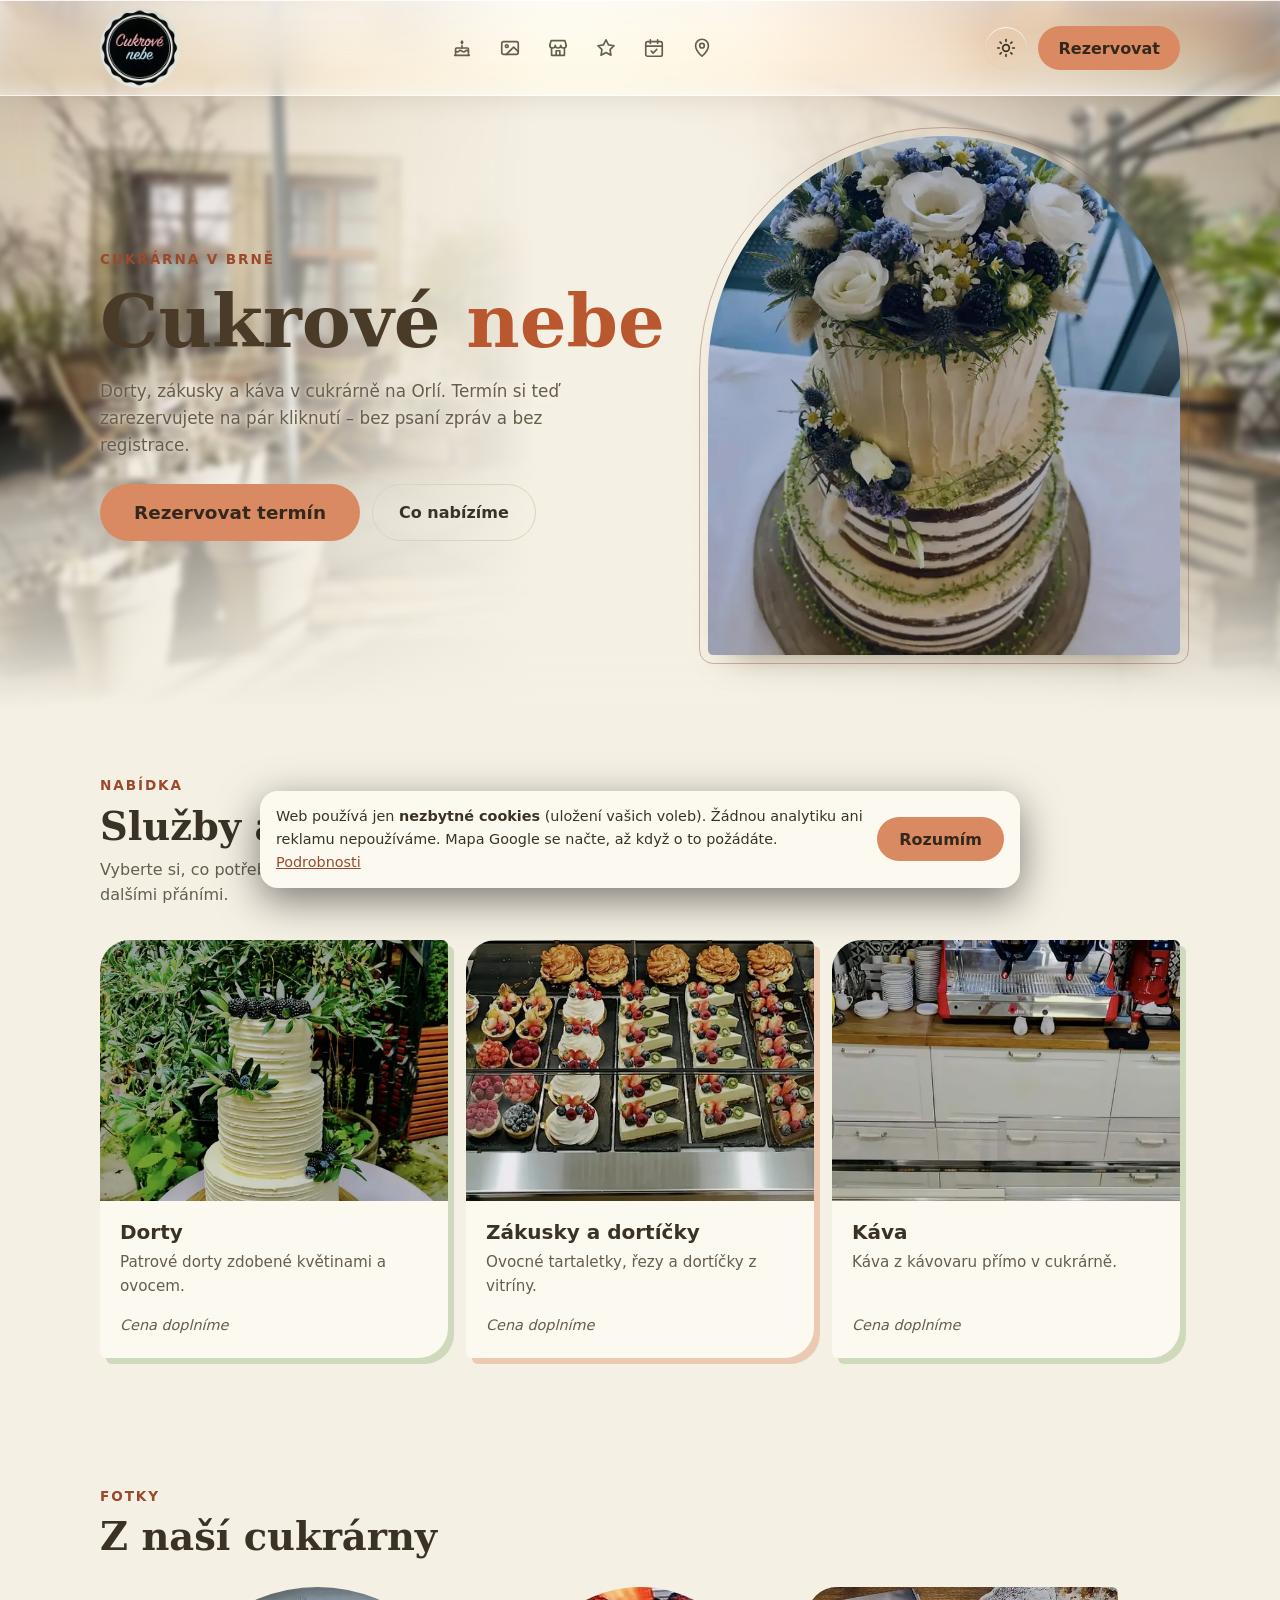
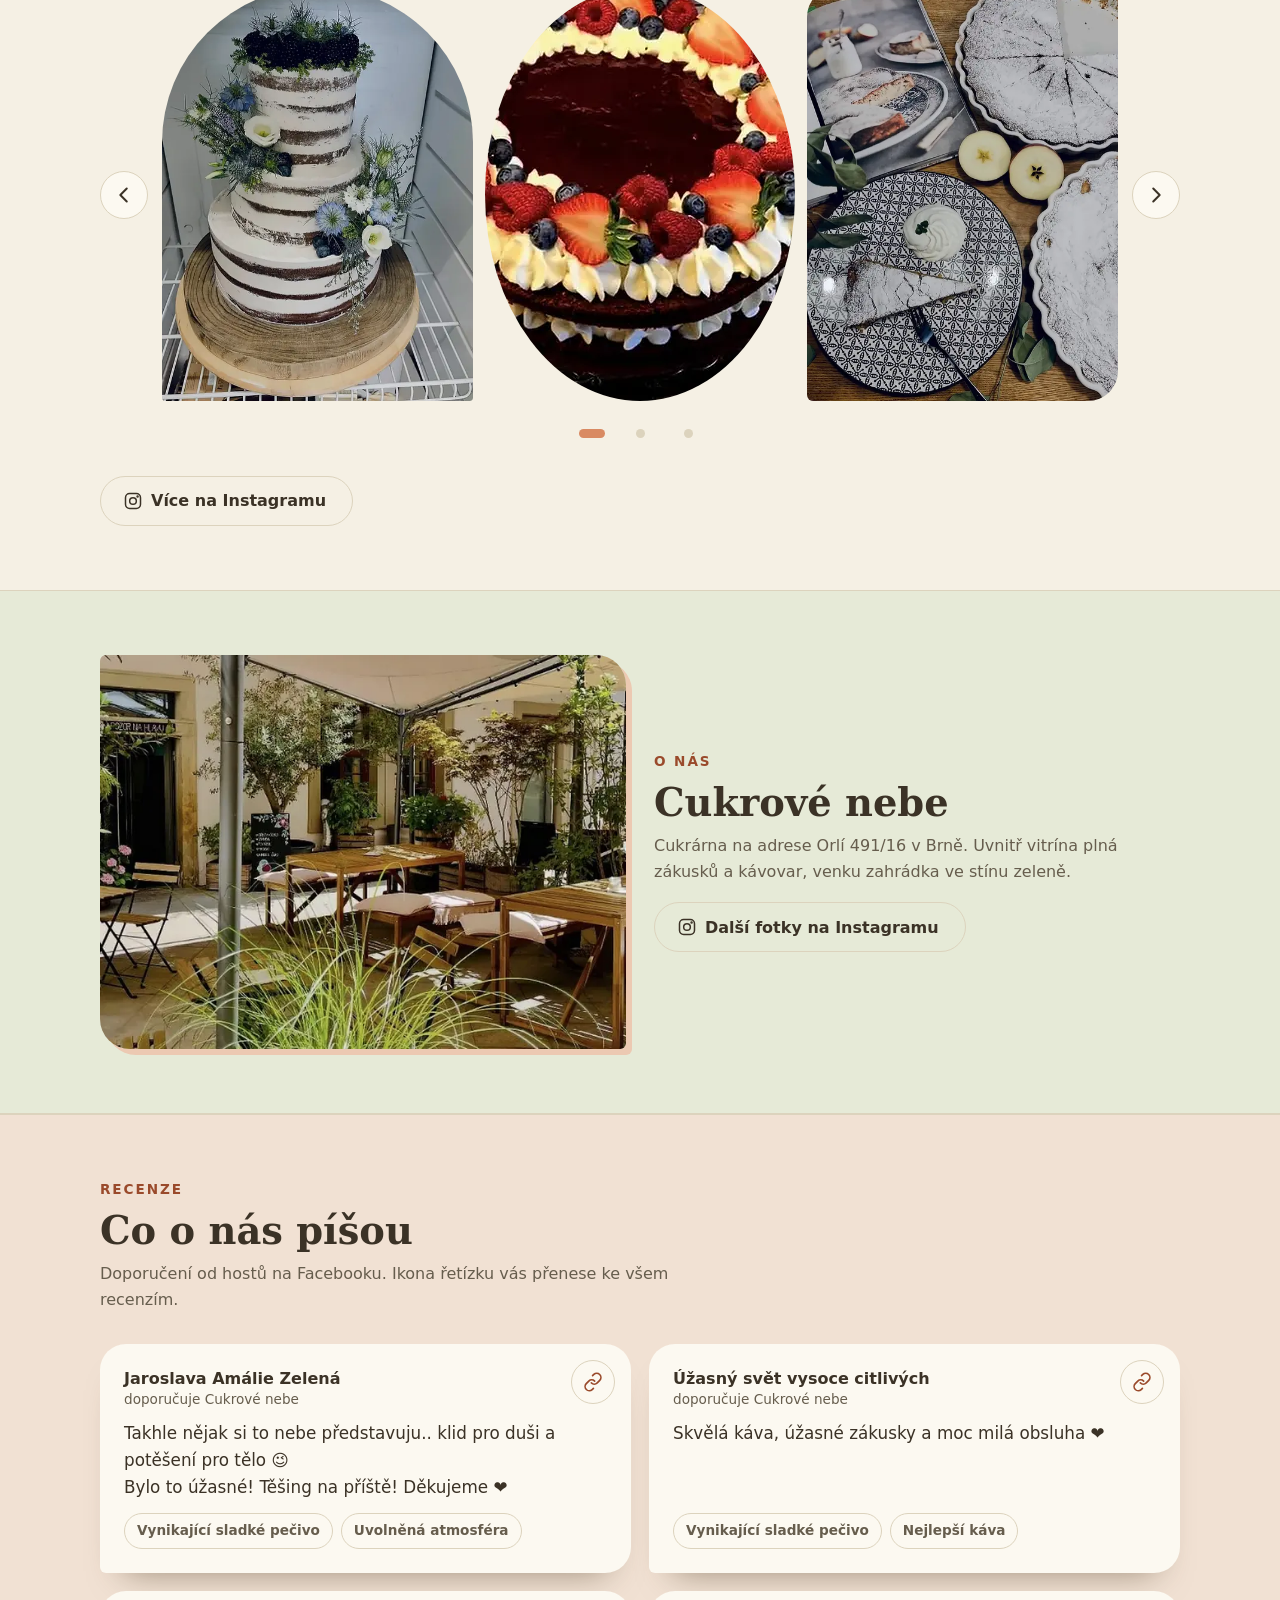
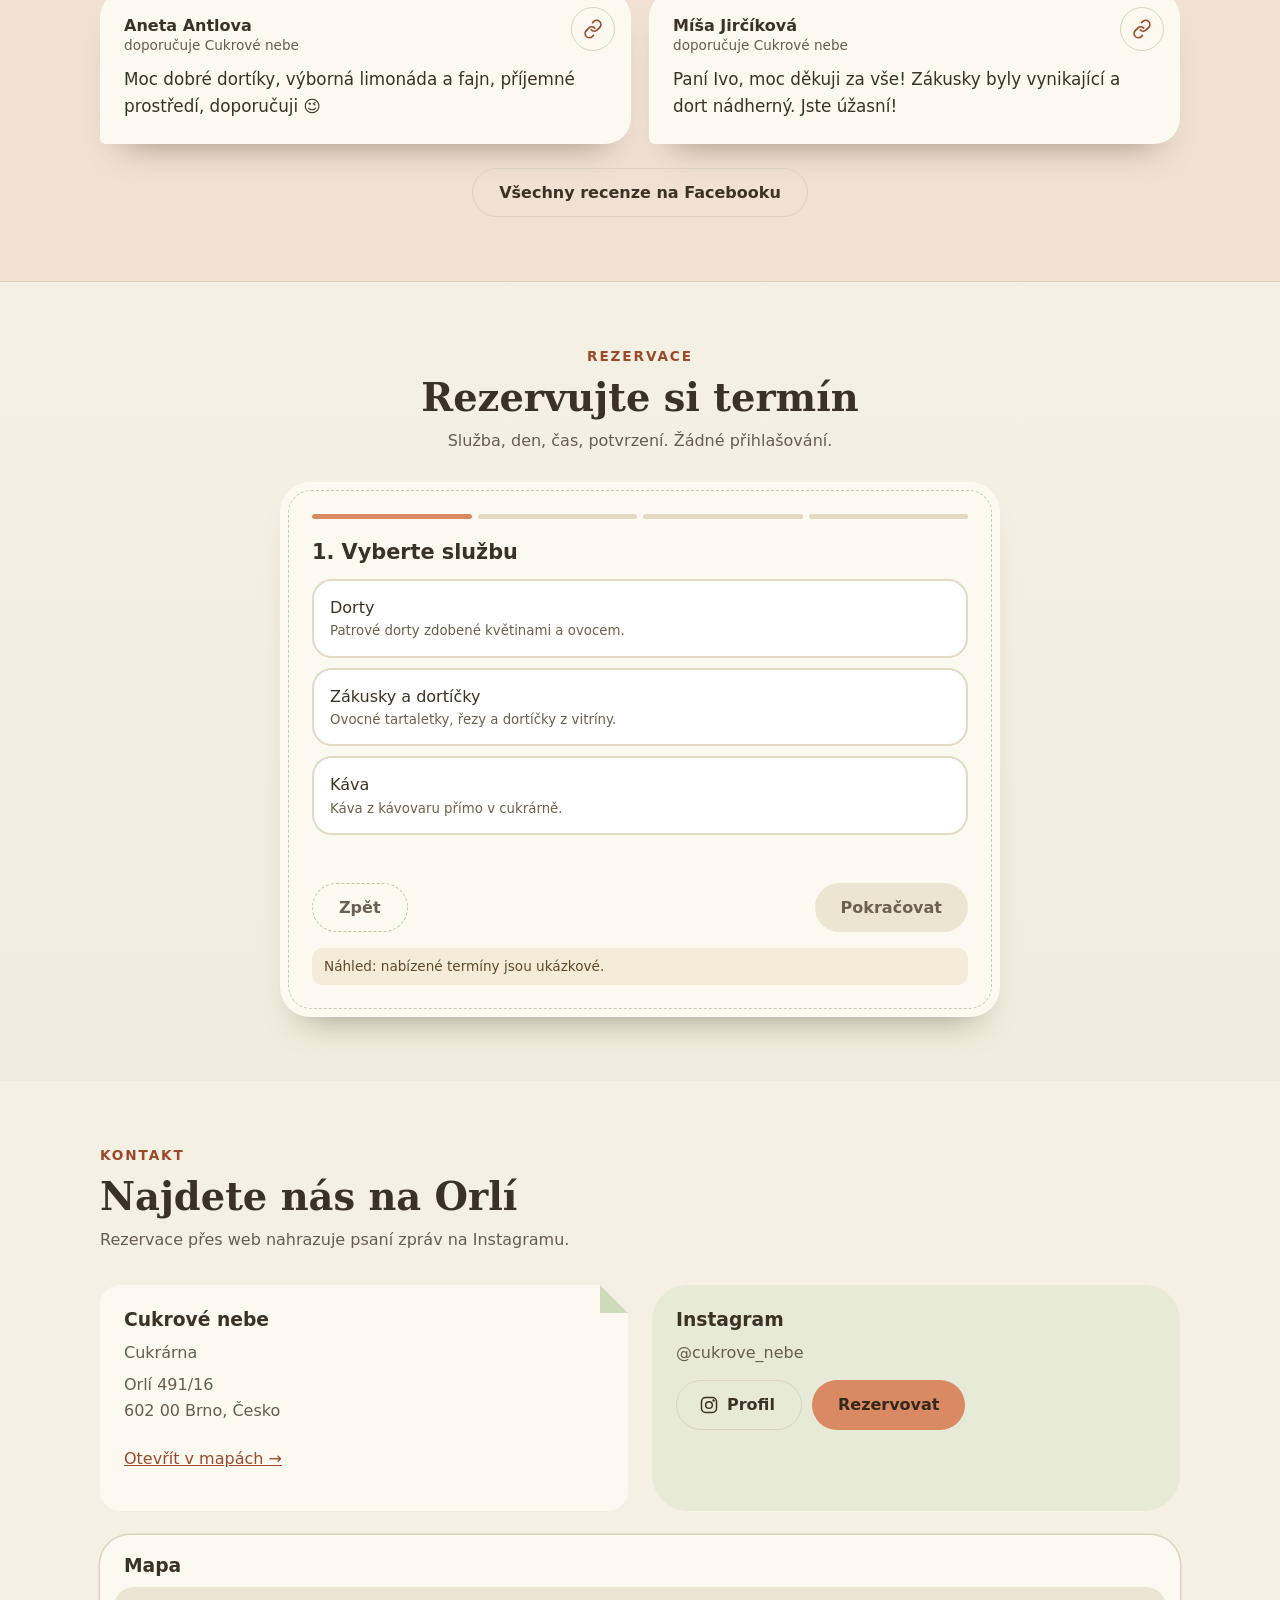
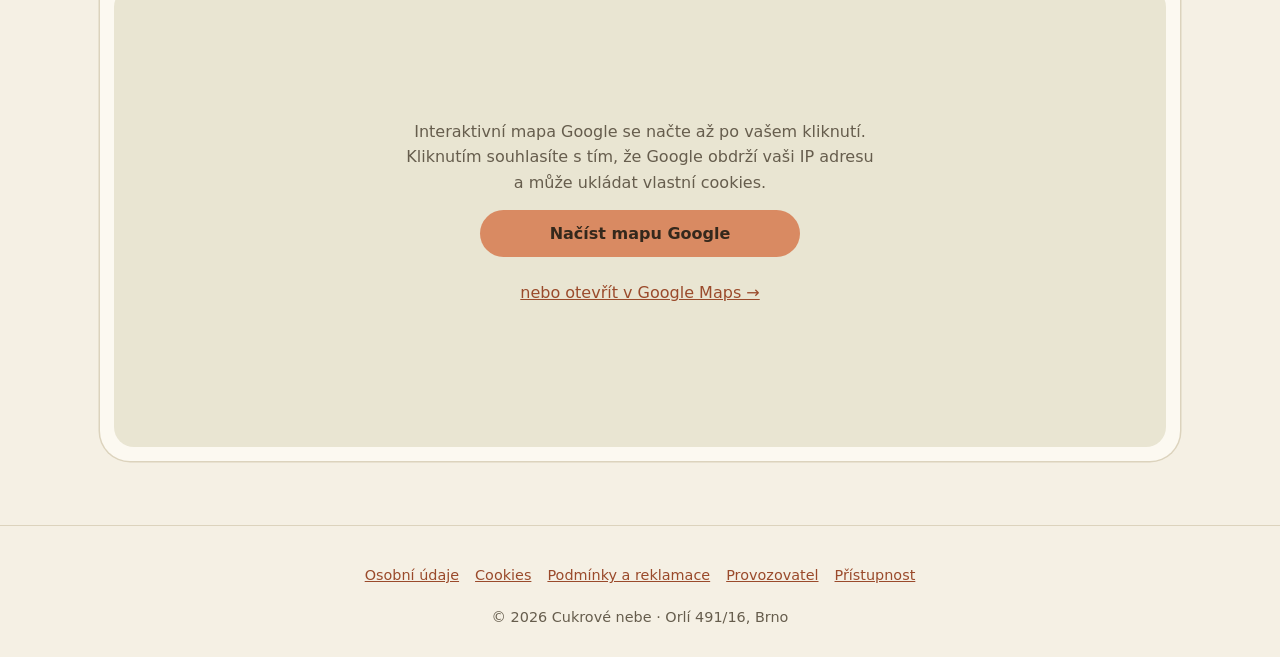
==== index.html @ 4d120806 "Add Cukrové nebe one-page website with online booking Single self-contained index.html (images inlin" ====
<!doctype html>
<html lang="cs">
<head>
<meta charset="utf-8">
<meta name="viewport" content="width=device-width,initial-scale=1">
<title>Cukrové nebe – cukrárna Brno</title>
<meta name="description" content="Cukrové nebe – cukrárna, Orlí 491/16, Brno. Dorty, zákusky a káva. Rezervujte si termín online.">
<meta name="theme-color" content="#262820">
<script>(function(){
  var t=null;try{var m=document.cookie.match(/(?:^|; )cn_theme=(light|dark)/);t=m&&m[1]}catch(e){}
  if(!t)t=window.matchMedia&&matchMedia("(prefers-color-scheme: light)").matches?"light":"dark";
  var d=document.documentElement;d.setAttribute("data-theme",t);
  if("IntersectionObserver"in window&&!(window.matchMedia&&matchMedia("(prefers-reduced-motion: reduce)").matches)){
    d.classList.add("anim");setTimeout(function(){if(!d.hasAttribute("data-ready"))d.classList.remove("anim")},3000);
  }
})();</script>
<style>
:root{--cream:#fcf9f1;--dark:#3b3226;--ease:cubic-bezier(.22,1,.36,1);
--script:"DejaVu Serif",Georgia,"Times New Roman",serif;--sans:"DejaVu Sans",Verdana,system-ui,-apple-system,"Segoe UI",Roboto,Arial,sans-serif;
--r-arch:999px 999px 22px 22px;--r-leaf:30px 6px 30px 6px;--r-leaf2:6px 30px 6px 30px;--r-bubble:26px 26px 26px 6px;--r-soft:20px;
--sh-lift:0 22px 34px -24px rgba(var(--shadow),.55);--sh-sticker:6px 6px 0 var(--tint-sage);--sh-sticker-clay:6px 6px 0 var(--tint-clay)}
/* Calm Seasons – dark = autumn evening */
:root,:root[data-theme=dark]{color-scheme:dark;
 --bg:#262820;--bg2:#20231b;--band:#2d2a22;--card:#32352a;--line:#4f5242;--ink:#f4edda;--mute:#cfc8b0;--headline:#fbf3df;
 --pink:#e6a07a;--btn-ink:#26241c;--coral:#eeb08e;--accent:#e2b66c;--blue:#a9bf8b;--header:rgba(38,40,32,.93);--glass-tint:rgba(38,40,32,.38);--glass-top:rgba(255,255,255,.07);--glass-hi:rgba(255,255,255,.16);--glass-edge:rgba(255,255,255,.10);--glass-sh:rgba(0,0,0,.55);--fog:.05;--chip:rgba(255,255,255,.07);--map:#20231b;
 --tint-sage:#3d4533;--tint-clay:#4a3a2c;--ring:rgba(226,182,108,.45);--shadow:0,0,0;--h1span:#e6a07a;
 --hero-bg:radial-gradient(900px 440px at 88% -5%,rgba(230,160,122,.2),transparent 62%),radial-gradient(760px 420px at 0 105%,rgba(169,191,139,.15),transparent 60%);
 --book-bg:linear-gradient(180deg,#262820,#3a3427 300%)}
:root[data-theme=light]{color-scheme:light;
 --bg:#f5f0e4;--bg2:#e6ead7;--band:#f1e1d3;--card:#fcf9f1;--line:#dcd3bd;--ink:#3b3226;--mute:#665d4d;--headline:#4a3b28;
 --pink:#d98a62;--btn-ink:#34281c;--coral:#8f4426;--accent:#9a4a2b;--blue:#4f6f50;--header:rgba(245,240,228,.94);--glass-tint:rgba(252,249,241,.34);--glass-top:rgba(255,255,255,.45);--glass-hi:rgba(255,255,255,.85);--glass-edge:rgba(255,255,255,.6);--glass-sh:rgba(70,55,30,.22);--fog:.3;--chip:rgba(255,255,255,.35);--map:#e9e5d2;
 --tint-sage:#cfd9bb;--tint-clay:#ecc9b2;--ring:rgba(154,74,43,.4);--shadow:70,55,30;--h1span:#b9582f;
 --hero-bg:radial-gradient(900px 440px at 88% -5%,rgba(217,138,98,.24),transparent 62%),radial-gradient(760px 420px at 0 105%,rgba(127,148,103,.26),transparent 60%);
 --book-bg:linear-gradient(180deg,#f5f0e4,#e2e7cf 300%)}

*{box-sizing:border-box;margin:0}
html{scroll-behavior:smooth;scroll-padding-top:104px;overflow-x:clip}
body{background:var(--bg);color:var(--ink);font:16px/1.6 var(--sans);-webkit-font-smoothing:antialiased;overflow-x:clip}
img{display:block;max-width:100%}
a{color:inherit}
[tabindex="-1"]:focus{outline:none}
.wrap{width:min(1080px,100% - 32px);margin-inline:auto}
section{padding:64px 0}
h1,h2,h3{line-height:1.15;font-weight:700}h1,h2{font-family:var(--script)}
h2{font-size:clamp(1.7rem,5vw,2.4rem);margin-bottom:8px}
.eyebrow{font-weight:700;letter-spacing:.14em;text-transform:uppercase;color:var(--accent);font-size:.85rem;margin-bottom:8px}
.lead{color:var(--mute);max-width:56ch;margin-bottom:32px}
.btn{display:inline-flex;align-items:center;justify-content:center;gap:8px;min-height:44px;border:0;border-radius:999px;padding:14px 26px;font:700 1rem var(--sans);cursor:pointer;text-decoration:none;background:var(--pink);color:var(--btn-ink);transition:transform .18s var(--ease),background-color .2s,border-color .2s,filter .2s}
.btn:hover{filter:brightness(1.06);transform:translateY(-1px)}
.btn:active{transform:scale(.96)}
.btn:focus-visible,input:focus-visible,textarea:focus-visible,.chip:focus-visible,.opt:focus-visible{outline:3px solid var(--blue);outline-offset:2px}
/* Instagram glyph inside buttons: same line style as the section icons */
.btn .ig{flex:none;width:20px;height:20px;margin-left:-4px;fill:none;stroke:currentColor;stroke-width:1.8;stroke-linecap:round;stroke-linejoin:round;transition:transform .35s var(--ease)}
.btn .ig circle:last-child{fill:currentColor}
@media(hover:hover){.btn:hover .ig{transform:rotate(-8deg) scale(1.08)}}
.btn.big{font-size:1.15rem;padding:18px 34px}
.btn.ghost{background:transparent;color:var(--ink);border:1.5px solid var(--line)}
.btn.ghost:hover{border-color:var(--pink)}

/* header */
header{position:sticky;top:0;z-index:20;--hdr:96px}
/* liquid, foggy glass: translucent tint + heavy blur + saturation, a bright top edge, soft drifting fog */
header::before,.secnav-glass{content:"";position:absolute;inset:0;z-index:-1;pointer-events:none;
  background:linear-gradient(180deg,var(--glass-top),transparent 75%),var(--glass-tint);
  -webkit-backdrop-filter:blur(22px) saturate(1.8) brightness(1.04);backdrop-filter:blur(22px) saturate(1.8) brightness(1.04);
  border-bottom:1px solid var(--glass-edge);
  box-shadow:inset 0 1px 0 var(--glass-hi),inset 0 -12px 24px -18px var(--glass-hi),0 14px 34px -22px var(--glass-sh)}
header::after{content:"";position:absolute;inset:0;z-index:-1;pointer-events:none;opacity:var(--fog);
  background:radial-gradient(38% 160% at 12% -20%,#fff,transparent 70%),radial-gradient(30% 140% at 58% 120%,#fff,transparent 70%),radial-gradient(26% 150% at 92% -10%,#fff,transparent 70%);
  background-size:160% 100%;animation:fogdrift 22s ease-in-out infinite alternate}
@keyframes fogdrift{from{background-position:0% 0}to{background-position:100% 0}}
/* controls in the bar read as droplets of the same glass */
.tswitch,.bar .btn.ghost{background:var(--chip);border-color:var(--glass-edge);box-shadow:inset 0 1px 0 var(--glass-hi)}
@media(prefers-reduced-transparency:reduce){header::before,.secnav-glass{background:var(--bg);-webkit-backdrop-filter:none;backdrop-filter:none}header::after{display:none}}
@media(prefers-reduced-motion:reduce){header::after{animation:none}}
.bar{display:flex;align-items:center;justify-content:space-between;height:96px}
.brand{display:flex;align-items:center;gap:10px;min-height:44px;text-decoration:none;font-family:var(--script);font-weight:700;font-size:1.15rem;color:var(--headline)}
.brand img{width:80px;height:80px;border-radius:50%;transition:transform .3s var(--ease)}
.brand:hover img{transform:rotate(-6deg) scale(1.03)}
.secnav{display:none;gap:4px;align-items:center}
.secnav-glass{display:none}
@media(min-width:760px){.secnav{display:flex}}
.bar .btn{padding:10px 20px}
.actions{display:flex;align-items:center;gap:10px}
.nl{position:relative;display:inline-flex;align-items:center;height:44px;min-width:44px;padding:0 11px;border-radius:999px;color:var(--mute);text-decoration:none;white-space:nowrap;transition:color .25s,background-color .25s,padding .45s var(--ease),transform .18s var(--ease)}
.nl svg{flex:none;width:22px;height:22px;fill:none;stroke:currentColor;stroke-width:1.8;stroke-linecap:round;stroke-linejoin:round;transition:transform .45s var(--ease)}
.nlt{display:inline-block;max-width:0;opacity:0;overflow:hidden;margin-left:0;font:600 .85rem/1 var(--sans);transform:translateX(10px);transition:max-width .45s var(--ease),opacity .25s,margin-left .45s var(--ease),transform .45s var(--ease)}
.nl:focus-visible{outline:3px solid var(--blue);outline-offset:1px}
.nl:active{transform:scale(.95)}
/* reveal: the icon slides left and the section name slides in beside it (hover, keyboard focus, and the section you are in) */
.nl:focus-visible,.nl[aria-current=true]{padding-right:14px}
.nl:focus-visible .nlt,.nl[aria-current=true] .nlt{max-width:9em;opacity:1;margin-left:7px;transform:none}
.nl:focus-visible svg,.nl[aria-current=true] svg{transform:translateX(-2px)}
@media(hover:hover){
  .nl:hover{padding-right:14px;color:var(--ink);background:var(--chip);box-shadow:inset 0 1px 0 var(--glass-hi)}
  .nl:hover .nlt{max-width:9em;opacity:1;margin-left:7px;transform:none}
  .nl:hover svg{transform:translateX(-2px)}
}
.nl[aria-current=true]{color:var(--accent);background:color-mix(in srgb,var(--accent) 14%,transparent)}
@media(max-width:759px){.nl{padding:0 10px}.nlt{font-size:.78rem}}
@media(max-width:380px){.nl[aria-current=true] .nlt{max-width:0;opacity:0;margin-left:0}.nl[aria-current=true]{padding-right:10px}}
@media(prefers-reduced-motion:reduce){.nlt{transform:none}}
.nl.pop svg{animation:navpop .55s var(--ease)}
.pulse{animation:expand .9s cubic-bezier(.3,.7,.2,1);transform-origin:50% 0}
.tswitch{display:inline-grid;place-items:center;width:44px;height:44px;border-radius:50%;border:1.5px solid var(--line);background:transparent;color:var(--ink);cursor:pointer;padding:0;transition:transform .18s var(--ease),border-color .2s}
.tswitch:hover{border-color:var(--pink)}
.tswitch:focus-visible{outline:3px solid var(--accent);outline-offset:2px}
.tswitch svg{width:20px;height:20px;fill:none;stroke:currentColor;stroke-width:2;stroke-linecap:round;stroke-linejoin:round;transition:transform .45s var(--ease)}
.tswitch:active svg{transform:rotate(35deg)}
.tswitch .sun{display:none}
:root[data-theme=light] .tswitch .sun{display:block}
:root[data-theme=light] .tswitch .moon{display:none}

/* hero */
.hero{padding:calc(40px + 96px) 0 56px;margin-top:-96px;background:var(--hero-bg)}
/* the courtyard photo behind the whole hero: softly blurred (hides the low resolution),
   strongest at the edges and dissolving in the middle so the text and the cake stay as they were */
.hero{position:relative;isolation:isolate;overflow:hidden}
.hero-photo{position:absolute;inset:-24px;z-index:-1;width:calc(100% + 48px);height:calc(100% + 48px);max-width:none;object-fit:cover;object-position:50% 45%;
  pointer-events:none;opacity:var(--photo-op);filter:blur(var(--photo-blur)) saturate(.95);
  -webkit-mask-image:linear-gradient(90deg,#000 0%,rgba(0,0,0,.75) 14%,rgba(0,0,0,.25) 30%,transparent 42%,transparent 58%,rgba(0,0,0,.25) 70%,rgba(0,0,0,.75) 86%,#000 100%);
          mask-image:linear-gradient(90deg,#000 0%,rgba(0,0,0,.75) 14%,rgba(0,0,0,.25) 30%,transparent 42%,transparent 58%,rgba(0,0,0,.25) 70%,rgba(0,0,0,.75) 86%,#000 100%)}
:root,:root[data-theme=dark]{--photo-op:.5;--photo-blur:3px}
:root[data-theme=light]{--photo-op:.62;--photo-blur:3px}
/* bottom of the photo melts into the page */
.hero::after{content:"";position:absolute;left:0;right:0;bottom:0;height:42%;z-index:-1;pointer-events:none;background:linear-gradient(180deg,transparent,var(--bg))}
.hero p:not(.eyebrow){text-shadow:0 0 14px var(--bg),0 0 4px var(--bg)}
@media(prefers-reduced-motion:no-preference){.hero-photo{animation:fade 1.4s var(--ease) .2s both}}
.hero .wrap{display:grid;gap:32px;align-items:center}
.hero h1{font-size:clamp(2.6rem,10vw,4.6rem);color:var(--headline)}
.hero h1 span{color:var(--h1span)}
.hero p{color:var(--mute);margin:14px 0 26px;max-width:46ch;font-size:1.05rem}
.hero p.eyebrow{color:var(--accent);margin:0 0 8px;font-size:.85rem}
.hero .cta{display:flex;flex-wrap:wrap;gap:12px}
.hero-img{overflow:hidden;aspect-ratio:4/5;border-radius:var(--r-arch);box-shadow:var(--sh-lift);outline:1.5px solid var(--ring);outline-offset:8px}
.hero-img img{width:100%;height:100%;object-fit:cover}
@media(min-width:820px){.hero .wrap{grid-template-columns:1.1fr .9fr}.hero-img{aspect-ratio:1/1.1}}
@media(max-width:560px){.hero .cta{flex-direction:column;align-items:stretch}}

/* services */
.grid{display:grid;gap:18px}
@media(min-width:760px){.grid.three{grid-template-columns:repeat(3,1fr)}}
.svc{background:var(--card);border-radius:var(--r-leaf);box-shadow:var(--sh-sticker);overflow:hidden;display:flex;flex-direction:column}
.svc:nth-child(2){box-shadow:var(--sh-sticker-clay)}
.svc img{aspect-ratio:4/3;width:100%;height:auto;object-fit:cover}
.svc>div{padding:20px;display:flex;flex-direction:column;gap:6px;flex:1}
.svc h3{font-size:1.25rem}
.svc p{color:var(--mute);font-size:.95rem}
.price{margin-top:auto;padding-top:10px;color:var(--coral);font-weight:600}
.price.todo{color:var(--mute);font-weight:400;font-style:italic;font-size:.9rem}
@media(hover:hover){
  .svc{transition:transform .3s var(--ease)}
  .svc img,.hero-img img,.about img.t{transition:transform .8s var(--ease)}
  .svc:hover{transform:translate(-2px,-2px)}
  .svc:hover img{transform:scale(1.04)}
}

/* gallery carousel: always 3 in a row, arrows page by 3 */
.carousel{position:relative;display:grid;grid-template-columns:auto minmax(0,1fr) auto;align-items:center;gap:14px;margin-top:28px;--cgap:12px}
.cview{overflow:hidden;padding:10px 2px;margin:-10px -2px;touch-action:pan-y}
.ctrack{display:flex;gap:var(--cgap);transition:transform .65s var(--ease);will-change:transform}
.ctrack img{flex:0 0 calc((100% - 2 * var(--cgap)) / 3);min-width:0;width:calc((100% - 2 * var(--cgap)) / 3);height:auto;aspect-ratio:3/4;object-fit:cover;user-select:none;-webkit-user-drag:none;transition:opacity .45s,transform .65s var(--ease)}
.ctrack img:nth-child(3n+1){border-radius:var(--r-arch)}
.ctrack img:nth-child(3n+2){border-radius:50%}
.ctrack img:nth-child(3n){border-radius:var(--r-leaf)}
.ctrack img[aria-hidden=true]{opacity:.35;transform:scale(.94)}
.carr{display:grid;place-items:center;width:48px;height:48px;border-radius:50%;border:1.5px solid var(--line);background:var(--card);color:var(--ink);cursor:pointer;padding:0;box-shadow:var(--sh-lift);transition:transform .18s var(--ease),border-color .2s,background-color .2s,color .2s}
.carr svg{width:22px;height:22px;fill:none;stroke:currentColor;stroke-width:2.2;stroke-linecap:round;stroke-linejoin:round;transition:transform .25s var(--ease)}
.carr:hover{border-color:var(--pink);color:var(--accent)}
.carr.prev:hover svg{transform:translateX(-3px)}.carr.next:hover svg{transform:translateX(3px)}
.carr:active{transform:scale(.92)}
.carr:focus-visible{outline:3px solid var(--blue);outline-offset:2px}
.cdots{display:flex;justify-content:center;gap:4px;margin-top:10px}
.cdots button{width:44px;height:44px;display:grid;place-items:center;background:none;border:0;padding:0;cursor:pointer}
.cdots button::before{content:"";width:9px;height:9px;border-radius:999px;background:var(--line);transition:width .35s var(--ease),background-color .25s}
.cdots button[aria-current=true]::before{width:26px;background:var(--pink)}
.cdots button:focus-visible{outline:3px solid var(--blue);outline-offset:-6px;border-radius:12px}
.sr-only{position:absolute;width:1px;height:1px;padding:0;margin:-1px;overflow:hidden;clip:rect(0 0 0 0);white-space:nowrap;border:0}

/* about */
.about{background:var(--bg2);border-block:1px solid var(--line)}
.about .wrap{display:grid;gap:28px;align-items:center}
.about img.t{width:100%;height:auto;aspect-ratio:4/3;object-fit:cover;border-radius:var(--r-leaf2);box-shadow:var(--sh-sticker-clay)}
@media(min-width:820px){.about .wrap{grid-template-columns:1fr 1fr}}

/* reviews */
#recenze{background:var(--band);border-block:1px solid var(--line)}
.revgrid{gap:18px}
@media(min-width:760px){.revgrid{grid-template-columns:repeat(2,1fr)}}
.rev{margin:0;background:var(--card);border-radius:var(--r-bubble);box-shadow:var(--sh-lift);padding:24px;display:flex;flex-direction:column;gap:12px}
.revtop{display:flex;align-items:flex-start;justify-content:space-between;gap:12px}
.rev cite{font-style:normal;font-weight:700;color:var(--ink);font-size:1rem;line-height:1.35}
.rev cite span{display:block;font-weight:400;font-size:.85rem;color:var(--mute)}
.rev blockquote{margin:0;font-size:1.05rem;white-space:pre-line}
.revlink{flex:0 0 auto;display:grid;place-items:center;width:44px;height:44px;margin:-8px -8px 0 0;border-radius:50%;color:var(--accent);border:1.5px solid var(--line);transition:transform .18s var(--ease),border-color .2s}
.revlink:hover{border-color:var(--accent)}
.revlink:active{transform:scale(.92)}
.revtags{list-style:none;margin:auto 0 0;padding:0;display:flex;flex-wrap:wrap;gap:8px}
.revtags li{font-size:.85rem;font-weight:600;padding:6px 12px;border-radius:999px;border:1px solid var(--line);color:var(--mute)}
.revmore{margin-top:24px;text-align:center}
.empty{border:1.5px dashed var(--line);border-radius:22px;padding:32px 24px;text-align:center}
.empty p{color:var(--mute);max-width:46ch;margin:0 auto 18px}

/* booking */
.book{background:var(--book-bg)}
.book .sechead{text-align:center;margin-bottom:28px}
.book .lead{margin:0 auto}
.panel{position:relative;background:var(--cream);color:var(--dark);border-radius:30px;box-shadow:var(--sh-lift);padding:20px;max-width:720px;margin-inline:auto}
.panel::before{content:"";position:absolute;inset:8px;border:1.5px dashed rgba(80,64,36,.28);border-radius:23px;pointer-events:none}
@media(min-width:600px){.panel{padding:32px}}
.steps{display:flex;gap:6px;margin-bottom:22px}
.steps i{flex:1;height:5px;border-radius:9px;background:#e3dac4;transition:background-color .3s var(--ease)}
.steps i.on{background:var(--pink)}
.panel h3{font-size:1.3rem;margin-bottom:14px}
.opts{display:grid;gap:10px}
.opt{display:flex;justify-content:space-between;align-items:center;gap:12px;width:100%;text-align:left;background:#fff;border:2px solid #e3dac4;border-radius:var(--r-soft);padding:14px 16px;font:inherit;color:inherit;cursor:pointer;transition:transform .18s var(--ease),border-color .2s,background-color .2s}
.opt:hover{border-color:var(--pink)}
.opt:active,.chip:active{transform:scale(.96)}
.opt[aria-pressed=true]{border-color:var(--pink);background:#f6e3d6}
.opt small{display:block;color:#6a6150}
.dates{display:flex;gap:8px;overflow-x:auto;padding:2px 2px 10px;scroll-snap-type:x proximity}
.chip{flex:0 0 auto;scroll-snap-align:start;min-width:66px;text-align:center;background:#fff;border:2px solid #e3dac4;border-radius:14px;padding:10px 8px;font:inherit;color:inherit;cursor:pointer;line-height:1.25;transition:transform .18s var(--ease),border-color .2s,background-color .2s}
.chip:hover:not(:disabled){border-color:var(--pink)}
.dates .chip{border-radius:999px 999px 14px 14px;padding-top:12px}
.chip b{display:block;font-size:1.25rem}
.chip span{font-size:.75rem;text-transform:uppercase;color:#6a6150}
.chip[aria-pressed=true]{border-color:var(--pink);background:var(--pink);color:var(--btn-ink)}
.chip[aria-pressed=true] span{color:var(--btn-ink)}
.chip:disabled{opacity:.5;text-decoration:line-through;cursor:not-allowed}
.times{display:grid;grid-template-columns:repeat(3,1fr);gap:8px;margin-top:6px}
@media(min-width:520px){.times{grid-template-columns:repeat(4,1fr)}}
.times .chip{min-width:0;padding:12px 4px;font-weight:600;border-radius:999px}
label{display:block;font-weight:600;font-size:.9rem;margin:12px 0 4px}
input,textarea{width:100%;border:2px solid #e3dac4;border-radius:14px;padding:12px 14px;font:inherit;background:#fff;color:var(--dark)}
.summary{background:#fff;border:2px dashed #e3dac4;border-radius:var(--r-soft);padding:14px 16px;margin-bottom:6px;text-align:left}
.summary div{display:flex;justify-content:space-between;gap:12px;padding:3px 0}
.summary span{color:#6a6150}
.summary b{text-align:right}
.nav{display:flex;justify-content:space-between;gap:10px;margin-top:22px}
.panel .btn.ghost{color:var(--dark);border-color:#d6ccb3}
.nav .btn[disabled]{opacity:1;background:#ece5d2;color:#6a6150;border-color:transparent;pointer-events:none}
.nav .btn.ghost[disabled]{background:transparent;border:1.5px dashed #c9bf9f}
.note{font-size:.85rem;color:#5d4a2e;background:#f4ecd8;border-radius:10px;padding:8px 12px;margin-top:16px}
.ok{text-align:center;padding:10px 0}
.ok .tick{width:64px;height:64px;border-radius:50%;background:var(--pink);display:grid;place-items:center;margin:0 auto 14px;font-size:2rem;color:var(--btn-ink)}
.ok h3{margin-bottom:8px}
.mut{color:#6a6150;margin-top:8px}
.okbtns{display:flex;gap:10px;justify-content:center;flex-wrap:wrap;margin-top:20px}
.err{color:#a3243a;font-size:.9rem;margin-top:8px;min-height:1.2em}
.hp{position:absolute;left:-9999px;width:1px;height:1px;overflow:hidden}
.chk{display:flex;gap:10px;align-items:flex-start;font-weight:400;font-size:.88rem;margin-top:14px}
.chk input{width:20px;height:20px;margin-top:2px;flex:0 0 auto;accent-color:var(--pink)}
.chk a,.panel a:not(.btn){color:#9a4a2b}

/* contact */
.contact .grid{gap:24px}
@media(min-width:760px){.contact .grid{grid-template-columns:1fr 1fr}}
.box{background:var(--card);border-radius:var(--r-soft);padding:24px}
.box h3{margin-bottom:10px}
.box p{color:var(--mute);margin-bottom:6px}
.box a:not(.btn),.mapnote a,footer a,.linkbtn{display:inline-flex;align-items:center;min-height:44px;color:var(--accent)}
.boxlink{margin-top:14px}.boxbtns{display:flex;gap:10px;flex-wrap:wrap;margin-top:14px}
.contact .grid>.box:nth-child(1){position:relative;border-radius:var(--r-soft) 0 var(--r-soft) var(--r-soft);clip-path:polygon(0 0,calc(100% - 28px) 0,100% 28px,100% 100%,0 100%)}
.contact .grid>.box:nth-child(1)::after{content:"";position:absolute;top:0;right:0;width:28px;height:28px;background:linear-gradient(225deg,transparent 50%,var(--tint-sage) 50%)}
.contact .grid>.box:nth-child(2){border-radius:36px;background:var(--bg2)}
.mapbox{grid-column:1/-1;border-radius:30px!important;padding:14px!important;box-shadow:0 0 0 1.5px var(--line)}
.mapbox h3{padding:6px 10px 0}
.mapframe{position:relative;aspect-ratio:16/10;max-height:460px;width:100%;border-radius:var(--r-soft);overflow:hidden;background:var(--map)}
.mapframe iframe{position:absolute;inset:0;width:100%;height:100%;border:0}
.mapgate{height:100%;display:flex;flex-direction:column;align-items:center;justify-content:center;gap:14px;padding:20px;text-align:center}
.mapgate p{max-width:46ch;margin:0}
.mapgate .btn{width:100%;max-width:320px}
.mapnote{font-size:.85rem;color:var(--mute);margin:10px 0 0;display:flex;flex-wrap:wrap;align-items:center;column-gap:6px;padding-inline:10px}
.linkbtn{background:none;border:0;text-decoration:underline;font:inherit;font-size:.85rem;cursor:pointer;margin-top:4px;padding:0 10px}

footer{border-top:1px solid var(--line);padding:28px 0;color:var(--mute);font-size:.9rem;text-align:center}
.legalnav{display:flex;flex-wrap:wrap;justify-content:center;gap:0 16px;margin:0 0 8px}

/* sticky mobile CTA */
.fab{position:fixed;inset:auto 16px 16px 16px;z-index:15;display:none}
.fab .btn{width:100%;box-shadow:0 10px 30px rgba(0,0,0,.5)}

/* cookie bar + dialog */
.cookiebar{position:fixed;left:12px;right:12px;bottom:12px;z-index:30;background:var(--cream);color:var(--dark);border-radius:18px;padding:14px 16px;display:flex;gap:14px;align-items:center;justify-content:space-between;flex-wrap:wrap;box-shadow:0 12px 40px rgba(0,0,0,.5);max-width:760px;margin-inline:auto;font-size:.9rem}
.cookiebar[hidden]{display:none}
.cookiebar p{margin:0;flex:1 1 260px}.cookiebar a{color:#9a4a2b}
.cookiebar .btn{padding:10px 22px}
.cookiebar:not([hidden])~.fab{bottom:110px}
dialog{border:0;border-radius:22px;max-width:720px;width:calc(100% - 32px);background:var(--cream);color:var(--dark);max-height:88vh;overflow:auto;padding:18px 20px 20px;margin:auto}
dialog::backdrop{background:rgba(0,0,0,.6)}
dialog h2{font-size:1.35rem;margin:6px 0 8px}dialog h3{font-size:1rem;margin:16px 0 6px;font-family:var(--sans)}
dialog li,dialog p{margin:0 0 8px;font-size:.92rem}dialog a{color:#9a4a2b}
.ltabs{display:flex;gap:6px;overflow-x:auto;margin:-4px -4px 12px;padding:4px;scrollbar-width:none;position:sticky;top:-18px;background:var(--cream);z-index:1}
.ltabs::-webkit-scrollbar{display:none}
.ltabs button{flex:none;font:inherit;font-size:.85rem;font-weight:600;padding:8px 14px;min-height:40px;border-radius:999px;border:1.5px solid #d6ccb3;background:transparent;color:var(--dark);cursor:pointer}
.ltabs button.on{background:#9a4a2b;border-color:#9a4a2b;color:#fff}
.idl{display:grid;grid-template-columns:minmax(0,.9fr) minmax(0,1.4fr);gap:6px 14px;margin:0 0 12px;font-size:.92rem}
.idl dt{color:#6a6150}.idl dd{margin:0;font-weight:600;overflow-wrap:anywhere}
.ltab{width:100%;border-collapse:collapse;font-size:.85rem;margin:0 0 10px}
.ltab th,.ltab td{text-align:left;vertical-align:top;padding:7px 8px;border-bottom:1px solid #e3dac4}
.ltab th{color:#6a6150;font-weight:600}
.dlgbtns{display:flex;gap:8px;flex-wrap:wrap;justify-content:flex-end;margin-top:12px}
dialog .btn.ghost,.cookiebar .btn.ghost{color:var(--dark);border-color:#d6ccb3}
mark.todo{background:#f3dfa8;color:#5d4a2e;padding:0 5px;border-radius:5px;font-weight:600;font-size:.88em}

/* motion */
@media(prefers-reduced-motion:no-preference){
  html.anim [data-reveal]{opacity:0;transform:translate3d(0,24px,0)}
  html.anim [data-reveal].in{opacity:1;transform:none;transition:opacity .7s var(--ease) var(--d,0ms),transform .8s var(--ease) var(--d,0ms)}
  html.anim [data-reveal].in.done{transition:transform .3s var(--ease),opacity .3s}
  html.anim .svc[data-reveal].in.done:hover{transform:translate(-2px,-2px)}
  .hero .eyebrow,.hero h1,.hero p:not(.eyebrow),.hero .cta{animation:rise .8s var(--ease) both}
  .hero h1{animation-delay:.08s}.hero p:not(.eyebrow){animation-delay:.18s}.hero .cta{animation-delay:.28s}
  .hero-img{animation:heroimg 1.1s var(--ease) .12s both}
  .brand,.bar .actions{animation:fade .6s var(--ease) both}
  .stepin{animation:stepin .38s var(--ease) both}
  .ok{animation:stepin .45s var(--ease) both}
  .ok .tick{animation:pop .6s var(--ease) .1s both}
  .err:not(:empty){animation:rise .3s var(--ease) both}
  .cookiebar:not([hidden]){animation:sheet .5s var(--ease) .6s both}
  dialog[open]{animation:pop2 .28s var(--ease) both}
  dialog[open]::backdrop{animation:fade .28s ease both}
  html.theme-fade,html.theme-fade *,html.theme-fade *::before,html.theme-fade *::after{transition:background-color .4s ease,color .4s ease,border-color .4s ease,fill .4s ease!important}
}
@keyframes rise{from{opacity:0;transform:translate3d(0,18px,0)}to{opacity:1;transform:none}}
@keyframes fade{from{opacity:0}to{opacity:1}}
@keyframes heroimg{from{opacity:0;transform:translate3d(0,20px,0) scale(.96)}to{opacity:1;transform:none}}
@keyframes stepin{from{opacity:0;transform:translate3d(14px,0,0)}to{opacity:1;transform:none}}
@keyframes pop{0%{transform:scale(.4);opacity:0}60%{transform:scale(1.12);opacity:1}100%{transform:scale(1)}}
@keyframes pop2{from{opacity:0;transform:translate3d(0,12px,0) scale(.97)}to{opacity:1;transform:none}}
@keyframes sheet{from{opacity:0;transform:translate3d(0,30px,0)}to{opacity:1;transform:none}}
@keyframes navpop{0%{transform:scale(1)}40%{transform:scale(1.4)}100%{transform:scale(1)}}
@keyframes expand{0%{transform:scale(1)}38%{transform:scale(1.04)}100%{transform:scale(1)}}
@media print{[data-reveal]{opacity:1!important;transform:none!important}}

/* phones: compact layout */
@media(max-width:759px){
  :root{--r-arch:999px 999px 16px 16px;--r-leaf:22px 5px 22px 5px;--r-leaf2:5px 22px 5px 22px;--r-bubble:20px 20px 20px 5px;--sh-sticker:4px 4px 0 var(--tint-sage);--sh-sticker-clay:4px 4px 0 var(--tint-clay)}
  html{scroll-padding-top:136px}
  section{padding:30px 0}
  .wrap{width:min(1080px,100% - 28px)}
  h2{font-size:1.45rem;margin-bottom:4px}
  .eyebrow{font-size:.82rem;margin-bottom:4px}
  .lead{font-size:.95rem;line-height:1.5;margin-bottom:14px}
  #recenze .lead,#kontakt .lead{display:none}
  .btn{padding:10px 18px;font-size:.95rem}
  .btn.big{font-size:1.02rem;padding:12px 22px}
  .bar{height:76px}
  .brand img{width:64px;height:64px}
  .secnav{display:flex;position:absolute;top:100%;left:0;right:0;justify-content:space-around;align-items:center;gap:0;padding:0 6px;height:50px;isolation:isolate;transition:transform .28s var(--ease),opacity .2s,visibility 0s}
  .secnav .secnav-glass{display:block;box-shadow:inset 0 1px 0 rgba(255,255,255,.08),0 14px 30px -22px var(--glass-sh)}
  header.scrolled:not(.navup) .secnav{transform:translate3d(0,-100%,0);opacity:0;visibility:hidden;pointer-events:none;transition:transform .28s var(--ease),opacity .2s,visibility 0s linear .28s}
  .hero{padding:calc(68px + 76px) 0 22px;margin-top:-76px}
  :root,:root[data-theme=dark]{--photo-op:.38;--photo-blur:2.5px}
  :root[data-theme=light]{--photo-op:.45;--photo-blur:2.5px}
  .hero-photo{object-position:45% 40%}
  .hero .wrap{grid-template-columns:1fr 118px;gap:6px 14px;align-items:end}
  .hero .wrap>div:first-child{display:contents}
  .hero .eyebrow{grid-column:1;grid-row:1;align-self:end;margin:0}
  .hero h1{grid-column:1;grid-row:2;align-self:start;font-size:2.35rem;line-height:1.05}
  .hero-img{grid-column:2;grid-row:1/3;aspect-ratio:4/5;outline-offset:5px}
  .hero p:not(.eyebrow){grid-column:1/-1;grid-row:3;margin:8px 0 4px;font-size:.98rem;line-height:1.5}
  .hero .cta{grid-column:1/-1;grid-row:4;flex-direction:row;flex-wrap:wrap;gap:8px 10px}
  .hero .cta .btn{width:auto;flex:1 1 auto;white-space:nowrap}
  .hero .cta .btn.ghost{flex:0 1 auto}
  #sluzby .grid{gap:10px}
  .svc{flex-direction:row;align-items:stretch}
  .svc img{width:92px;flex:0 0 92px;height:auto;aspect-ratio:1;object-fit:cover}
  .svc>div{padding:10px 14px;gap:2px;justify-content:center}
  .svc h3{font-size:1.05rem}
  .svc p{font-size:.88rem;line-height:1.4;display:-webkit-box;-webkit-line-clamp:2;-webkit-box-orient:vertical;overflow:hidden}
  .price{padding-top:2px;font-size:.88rem}.price.todo{font-size:.82rem}
  #galerie{padding-top:0}
  /* phones: one big photo at a time, swipe with the finger (native scroll-snap), neighbours peek in at the sides */
  .carousel{display:block;margin:12px -14px 0;--cgap:12px}
  .carr{display:none}
  .cview{overflow-x:auto;overflow-y:hidden;margin:0;padding:6px 0 10px;scroll-snap-type:x mandatory;scroll-padding-inline:11%;overscroll-behavior-x:contain;touch-action:pan-x pan-y;scrollbar-width:none;-webkit-overflow-scrolling:touch}
  .cview::-webkit-scrollbar{display:none}
  .ctrack{transform:none!important;transition:none;padding-inline:11%;width:max-content}
  .ctrack img{flex:0 0 78vw;width:78vw;max-width:340px;aspect-ratio:4/5;scroll-snap-align:center;scroll-snap-stop:always;transition:opacity .35s,transform .45s var(--ease)}
  .ctrack img[aria-hidden=true]{opacity:.55;transform:scale(.92)}
  .cdots{margin-top:0;gap:0}
  .cdots button{width:30px}
  .cdots button[aria-current=true]::before{width:20px}
  #galerie .more{margin-top:6px!important}
  #galerie .btn{padding:8px 16px;font-size:.9rem}
  .about .wrap{grid-template-columns:104px 1fr;gap:14px;align-items:start}
  .about img.t{aspect-ratio:1}
  .about .lead{margin-bottom:10px!important;font-size:.92rem}
  .about .btn{padding:8px 14px 8px 12px;font-size:.84rem;gap:6px;white-space:nowrap}
  .about .btn .ig{width:18px;height:18px;margin-left:-2px}
  .revgrid{display:flex;gap:10px;overflow-x:auto;scroll-snap-type:x mandatory;margin-inline:-14px;padding:2px 14px 10px;scroll-padding-inline:14px;scrollbar-width:none}
  .revgrid::-webkit-scrollbar{display:none}
  .rev{flex:0 0 82%;scroll-snap-align:start;padding:14px 16px;gap:8px}
  .rev blockquote{font-size:.95rem;line-height:1.45}
  .revtags li{font-size:.78rem;padding:4px 10px}
  .revmore{margin-top:4px}
  .revmore .btn{padding:8px 16px;font-size:.9rem}
  html.anim .revgrid .rev[data-reveal]{opacity:1;transform:none}
  .book .sechead{margin-bottom:14px}
  .panel{padding:16px;border-radius:24px}.panel::before{inset:6px;border-radius:19px}
  .steps{margin-bottom:14px}
  .panel h3{font-size:1.12rem;margin-bottom:10px}
  .opts{gap:8px}.opt{padding:10px 14px}
  .chip{padding:8px 6px}.chip b{font-size:1.1rem}
  .nav{margin-top:14px}
  .note{margin-top:10px;padding:6px 10px}
  .contact .grid{gap:10px}
  .box{padding:14px 16px}
  .box h3{font-size:1.02rem;margin-bottom:4px}
  .box p{margin-bottom:2px;font-size:.95rem}
  .contact .grid>.box:nth-child(1){clip-path:polygon(0 0,calc(100% - 22px) 0,100% 22px,100% 100%,0 100%)}
  .contact .grid>.box:nth-child(1)::after{width:22px;height:22px}
  .contact .grid>.box:nth-child(2){border-radius:28px}
  .mapbox{border-radius:24px!important;padding:10px!important}
  .mapframe{aspect-ratio:auto;height:190px}
  .mapgate{gap:8px;padding:12px}.mapgate p{font-size:.85rem;line-height:1.4}
  .mapgate .btn{max-width:none;width:auto}
  .boxlink{margin-top:2px}.boxbtns{margin-top:8px}
  footer{padding:16px 0 96px;font-size:.85rem}
  .cookiebar{left:10px;right:10px;bottom:10px;padding:10px 14px;gap:8px 12px;border-radius:16px;font-size:.84rem;line-height:1.4}
  .cookiebar .btn{padding:8px 20px}
  .cookiebar:not([hidden])~.fab{bottom:96px}
  .fab{display:block;opacity:0;visibility:hidden;transform:translate3d(0,140%,0);transition:transform .35s var(--ease),opacity .25s,visibility 0s linear .35s}
  .fab.show{opacity:1;visibility:visible;transform:none;transition:transform .35s var(--ease),opacity .25s,visibility 0s}
  .idl{grid-template-columns:1fr;gap:0}.idl dd{margin-bottom:8px}
  .ltab thead{display:none}.ltab tr{display:block;padding:6px 0;border-bottom:1px solid #e3dac4}
  .ltab td{display:block;border:0;padding:2px 0}
  .ltab td::before{content:attr(data-l) ": ";font-weight:600;color:#6a6150}
  @keyframes expand{0%{transform:scale(1)}38%{transform:scale(1.03)}100%{transform:scale(1)}}
}
@media(max-width:430px){.bar .btn{padding:10px 14px;font-size:.92rem}.actions{gap:8px}}
@media(max-width:380px){.about .btn{white-space:normal}.brand img{width:60px;height:60px}.bar .btn{padding:8px 12px;font-size:.88rem}.actions{gap:6px}.hero .wrap{grid-template-columns:1fr 100px}.hero h1{font-size:2.1rem}}
@media(prefers-reduced-motion:reduce){*{transition:none!important;animation:none!important;scroll-behavior:auto!important}.btn:hover{transform:none}}
</style>
</head>
<body>

<header>
  <div class="wrap bar">
    <a class="brand" href="#top" aria-label="Cukrové nebe – na začátek stránky"><img id="logo" src="[data-uri]" alt="Cukrové nebe" width="80" height="80"></a>
    <nav class="secnav" aria-label="Sekce stránky"><span class="secnav-glass" aria-hidden="true"></span>
      <a class="nl" href="#sluzby" aria-label="Nabídka" data-label="Nabídka"><svg viewBox="0 0 24 24" aria-hidden="true"><path d="M4 20h16"/><path d="M5 20v-7a1 1 0 0 1 1-1h12a1 1 0 0 1 1 1v7"/><path d="M5 15.5c1.5 1.2 2.5 1.2 3.5 0s2-1.2 3.5 0 2.5 1.2 3.5 0 2-1.2 3.5 0"/><path d="M12 12V9.5"/><path d="M12 4.5c.9 1 1.1 1.8 0 2.8-1.1-1-.9-1.8 0-2.8z"/></svg><span class="nlt" aria-hidden="true">Nabídka</span></a>
      <a class="nl" href="#galerie" aria-label="Fotky" data-label="Fotky"><svg viewBox="0 0 24 24" aria-hidden="true"><rect x="3" y="5" width="18" height="14" rx="2"/><circle cx="8.5" cy="10" r="1.5"/><path d="M21 16l-5-5-8 8"/></svg><span class="nlt" aria-hidden="true">Fotky</span></a>
      <a class="nl" href="#o-nas" aria-label="O nás" data-label="O nás"><svg viewBox="0 0 24 24" aria-hidden="true"><path d="M3 9l1.5-5h15L21 9"/><path d="M3 9a3 3 0 0 0 6 0 3 3 0 0 0 6 0 3 3 0 0 0 6 0"/><path d="M5 12v8h14v-8"/><path d="M10 20v-5h4v5"/></svg><span class="nlt" aria-hidden="true">O nás</span></a>
      <a class="nl" href="#recenze" aria-label="Recenze" data-label="Recenze"><svg viewBox="0 0 24 24" aria-hidden="true"><path d="M12 3l2.7 5.6 6.1.9-4.4 4.3 1 6.1L12 17l-5.4 2.9 1-6.1L3.2 9.5l6.1-.9z"/></svg><span class="nlt" aria-hidden="true">Recenze</span></a>
      <a class="nl" href="#rezervace" aria-label="Rezervace" data-label="Rezervace"><svg viewBox="0 0 24 24" aria-hidden="true"><rect x="3" y="5" width="18" height="16" rx="2"/><path d="M8 3v4M16 3v4M3 10h18"/><path d="M9 15.5l2 2 4-4"/></svg><span class="nlt" aria-hidden="true">Rezervace</span></a>
      <a class="nl" href="#kontakt" aria-label="Kontakt" data-label="Kontakt"><svg viewBox="0 0 24 24" aria-hidden="true"><path d="M12 21s7-6.2 7-11.5a7 7 0 0 0-14 0C5 14.8 12 21 12 21z"/><circle cx="12" cy="9.5" r="2.5"/></svg><span class="nlt" aria-hidden="true">Kontakt</span></a>
    </nav>
    <div class="actions">
      <button class="tswitch" type="button" id="tswitch" aria-label="Přepnout světlý / tmavý režim">
        <svg class="moon" viewBox="0 0 24 24" aria-hidden="true"><path d="M21 12.8A9 9 0 1 1 11.2 3a7 7 0 0 0 9.8 9.8z"/></svg>
        <svg class="sun" viewBox="0 0 24 24" aria-hidden="true"><circle cx="12" cy="12" r="4"/><path d="M12 2v2M12 20v2M4.9 4.9l1.4 1.4M17.7 17.7l1.4 1.4M2 12h2M20 12h2M4.9 19.1l1.4-1.4M17.7 6.3l1.4-1.4"/></svg>
      </button>
      <a class="btn" href="#rezervace">Rezervovat</a>
    </div>
  </div>
</header>

<main id="top">
  <section class="hero">
    <img class="hero-photo" src="[data-uri]" alt="" aria-hidden="true" width="960" height="540" decoding="async">
    <div class="wrap">
      <div>
        <p class="eyebrow">Cukrárna v Brně</p>
        <h1>Cukrové <span>nebe</span></h1>
        <p>Dorty, zákusky a káva v cukrárně na Orlí. Termín si teď zarezervujete na pár kliknutí – bez psaní zpráv a bez registrace.</p>
        <div class="cta"><a class="btn big" href="#rezervace">Rezervovat termín</a><a class="btn ghost" href="#sluzby">Co nabízíme</a></div>
      </div>
      <div class="hero-img"><img src="[data-uri]" alt="Dvoupatrový dort zdobený květinami a ostružinami" width="760" height="836" fetchpriority="high"></div>
    </div>
  </section>

  <section id="sluzby">
    <div class="wrap">
      <div class="sechead"><p class="eyebrow">Nabídka</p><h2>Služby a ceny</h2><p class="lead">Vyberte si, co potřebujete – v rezervaci můžete připsat poznámku s dalšími přáními.</p></div>
      <div class="grid three" id="services"></div>
    </div>
  </section>

  <section id="galerie">
    <div class="wrap">
      <div class="sechead"><p class="eyebrow">Fotky</p><h2>Z naší cukrárny</h2></div>
      <div class="carousel" id="carousel" role="region" aria-roledescription="carousel" aria-label="Fotky dortů">
        <button class="carr prev" type="button" id="cprev" aria-label="Předchozí fotky" aria-controls="ctrack"><svg viewBox="0 0 24 24" aria-hidden="true"><path d="M15 5l-7 7 7 7"/></svg></button>
        <div class="cview"><div class="ctrack" id="ctrack">
          <img src="[data-uri]" alt="Třípatrový dort s květinami a ostružinami" width="520" height="694" decoding="async">
          <img src="[data-uri]" alt="Dort s krémem, jahodami, malinami a borůvkami" width="560" height="414" decoding="async">
          <img src="[data-uri]" alt="Koláč a kousek na talíři vedle receptové knihy" width="520" height="693" decoding="async">
          <img src="[data-uri]" alt="Dort zdobený ovocem, čokoládovými tyčinkami a makronkou" width="239" height="294" decoding="async">
          <img src="[data-uri]" alt="Dort plný jahod, ovoce, čokolády a květů" width="242" height="294" decoding="async">
          <img src="[data-uri]" alt="Patrový dort s květinami a fíky" width="238" height="294" decoding="async">
          <img src="[data-uri]" alt="Ovocný dort s logem Arsenalu" width="242" height="284" decoding="async">
          <img src="[data-uri]" alt="Dort se zeleným „mechem“, lesním ovocem a dekorací" width="238" height="284" decoding="async">
        </div></div>
        <button class="carr next" type="button" id="cnext" aria-label="Další fotky" aria-controls="ctrack"><svg viewBox="0 0 24 24" aria-hidden="true"><path d="M9 5l7 7-7 7"/></svg></button>
      </div>
      <div class="cdots" id="cdots" role="group" aria-label="Vyberte skupinu fotek"></div>
      <p class="sr-only" id="cstatus" aria-live="polite"></p>
      <p class="more" style="margin-top:20px"><a class="btn ghost" href="https://www.instagram.com/cukrove_nebe/" target="_blank" rel="noopener noreferrer"><svg class="ig" viewBox="0 0 24 24" aria-hidden="true" focusable="false"><rect x="3" y="3" width="18" height="18" rx="5"/><circle cx="12" cy="12" r="4"/><circle cx="17.5" cy="6.5" r=".6"/></svg>Více na Instagramu</a></p>
    </div>
  </section>

  <section class="about" id="o-nas">
    <div class="wrap">
      <img class="t" src="[data-uri]" alt="Zahrádka cukrárny Cukrové nebe" width="640" height="480" loading="lazy">
      <div>
        <div class="sechead"><p class="eyebrow">O nás</p><h2>Cukrové nebe</h2><p class="lead" style="margin-bottom:18px">Cukrárna na adrese Orlí 491/16 v Brně. Uvnitř vitrína plná zákusků a kávovar, venku zahrádka ve stínu zeleně.</p></div>
        <a class="btn ghost" href="https://www.instagram.com/cukrove_nebe/" target="_blank" rel="noopener noreferrer"><svg class="ig" viewBox="0 0 24 24" aria-hidden="true" focusable="false"><rect x="3" y="3" width="18" height="18" rx="5"/><circle cx="12" cy="12" r="4"/><circle cx="17.5" cy="6.5" r=".6"/></svg>Další fotky na Instagramu</a>
      </div>
    </div>
  </section>

  <section id="recenze">
    <div class="wrap">
      <div class="sechead"><p class="eyebrow">Recenze</p><h2>Co o nás píšou</h2><p class="lead" id="revLead"></p></div>
      <div id="reviews"></div>
    </div>
  </section>

  <section class="book" id="rezervace">
    <div class="wrap">
      <div class="sechead"><p class="eyebrow">Rezervace</p><h2>Rezervujte si termín</h2><p class="lead">Služba, den, čas, potvrzení. Žádné přihlašování.</p></div>
      <div class="panel" id="panel" aria-live="polite"></div>
    </div>
  </section>

  <section class="contact" id="kontakt">
    <div class="wrap">
      <div class="sechead"><p class="eyebrow">Kontakt</p><h2>Najdete nás na Orlí</h2><p class="lead">Rezervace přes web nahrazuje psaní zpráv na Instagramu.</p></div>
      <div class="grid">
        <div class="box">
          <h3>Cukrové nebe</h3><p>Cukrárna</p><p>Orlí 491/16<br>602 00 Brno, Česko</p>
          <p class="boxlink"><a href="https://www.google.com/maps/search/?api=1&amp;query=Orl%C3%AD+491%2F16+Brno+60200" target="_blank" rel="noopener noreferrer">Otevřít v mapách →</a></p>
        </div>
        <div class="box">
          <h3>Instagram</h3><p>@cukrove_nebe</p>
          <div class="boxbtns"><a class="btn ghost" href="https://www.instagram.com/cukrove_nebe/" target="_blank" rel="noopener noreferrer"><svg class="ig" viewBox="0 0 24 24" aria-hidden="true" focusable="false"><rect x="3" y="3" width="18" height="18" rx="5"/><circle cx="12" cy="12" r="4"/><circle cx="17.5" cy="6.5" r=".6"/></svg>Profil</a><a class="btn" href="#rezervace">Rezervovat</a></div>
        </div>
        <div class="box mapbox"><h3>Mapa</h3><div id="map"></div></div>
      </div>
    </div>
  </section>
</main>

<footer>
  <div class="wrap">
    <nav class="legalnav" aria-label="Právní informace">
      <a href="#pravni-osobni" data-legal="osobni">Osobní údaje</a>
      <a href="#pravni-cookies" data-legal="cookies">Cookies</a>
      <a href="#pravni-podminky" data-legal="podminky">Podmínky a reklamace</a>
      <a href="#pravni-provozovatel" data-legal="provozovatel">Provozovatel</a>
      <a href="#pravni-pristupnost" data-legal="pristupnost">Přístupnost</a>
    </nav>
    <p id="copy"></p>
  </div>
</footer>

<div class="cookiebar" id="cookiebar" role="region" aria-label="Cookies" hidden>
  <p>Web používá jen <b>nezbytné cookies</b> (uložení vašich voleb). Žádnou analytiku ani reklamu nepoužíváme. Mapa Google se načte, až když o to požádáte. <a href="#pravni-cookies" data-legal="cookies">Podrobnosti</a></p>
  <button class="btn" type="button" id="cookieOk">Rozumím</button>
</div>
<div class="fab" id="fab"><a class="btn big" href="#rezervace">Rezervovat termín</a></div>
<dialog class="legal" id="legal" aria-labelledby="pTitle"><div class="ltabs" role="tablist" aria-label="Právní informace" id="ltabs"></div><div role="tabpanel" id="lbody"></div><div class="dlgbtns"><button class="btn" type="button" id="lclose">Zavřít</button></div></dialog>

<script>
/* =====================================================================
   NASTAVENÍ – jediné místo, které je potřeba před spuštěním upravit.
   ===================================================================== */
const CONFIG = {
  // Dokud je demo=true, rezervace ukazuje poznámku, že termíny jsou ukázkové.
  demo: true,
  // Kam se rezervace odešlou (POST JSON) – např. Formspree, Make, Zapier, vlastní server.
  // Prázdné = rezervace se po potvrzení zkopíruje a otevře se zpráva na Instagramu.
  bookingEndpoint: "",
  // Volitelné: URL pro zrušení rezervace (POST {id, token}). Prázdné = tlačítko „Zrušit“ se nezobrazí.
  cancelEndpoint: "",
  instagram: "cukrove_nebe",
  slotMinutes: 30,
  daysAhead: 21,
  // 0=neděle … 6=sobota; null = zavřeno. PŘÍKLADOVÉ HODNOTY – nahraďte skutečnou otevírací dobou.
  hours: {0:null, 1:["09:00","17:00"], 2:["09:00","17:00"], 3:["09:00","17:00"], 4:["09:00","17:00"], 5:["09:00","17:00"], 6:null},
  address: "Orlí 491/16, 602 00 Brno",
  // price: "" => zobrazí se „Cena doplníme“
  services: [
    {id:"dorty",   name:"Dorty",              desc:"Patrové dorty zdobené květinami a ovocem.",       price:"", img:"s_dorty",   alt:"Patrový dort"},
    {id:"zakusky", name:"Zákusky a dortíčky", desc:"Ovocné tartaletky, řezy a dortíčky z vitríny.",   price:"", img:"s_zakusky", alt:"Vitrína se zákusky"},
    {id:"kava",    name:"Káva",               desc:"Káva z kávovaru přímo v cukrárně.",               price:"", img:"s_kava",    alt:"Kávovar v cukrárně"}
  ],
  reviewsUrl: "https://www.facebook.com/cukrovenebe/reviews?locale=cs_CZ",
  reviews: [
    {author:"Jaroslava Amálie Zelená", text:"Takhle nějak si to nebe představuju.. klid pro duši a potěšení pro tělo 😉\nBylo to úžasné! Těšing na příště! Děkujeme ❤️", tags:["Vynikající sladké pečivo","Uvolněná atmosféra"]},
    {author:"Úžasný svět vysoce citlivých", text:"Skvělá káva, úžasné zákusky a moc milá obsluha ❤️", tags:["Vynikající sladké pečivo","Nejlepší káva"]},
    {author:"Aneta Antlova", text:"Moc dobré dortíky, výborná limonáda a fajn, příjemné prostředí, doporučuji 😉", tags:[]},
    {author:"Míša Jirčíková", text:"Paní Ivo, moc děkuji za vše! Zákusky byly vynikající a dort nádherný. Jste úžasní!", tags:[]}
  ],
  // Údaje pro právní stránky. Prázdné = na webu „doplní provozovatel“. Doplňte před ostrým spuštěním.
  operator: {name:"", seat:"", ico:"", dic:"", vatPayer:null, registration:"", address:"", email:"", phone:""},
  privacy:  {controller:"", retention:"", retentionDays:null, processors:""},
  terms:    {pricing:"", payment:"", cancellation:"", allergens:""}
};
/* ===================================================================== */

const IMG = {s_dorty:"[data-uri]", s_zakusky:"[data-uri]", s_kava:"[data-uri]"};
const $ = s => document.querySelector(s), $$ = s => [...document.querySelectorAll(s)];
const esc = s => String(s ?? "").replace(/[&<>"']/g, c => ({"&":"&amp;","<":"&lt;",">":"&gt;",'"':"&quot;","'":"&#39;"}[c]));
const IG = "https://www.instagram.com/" + CONFIG.instagram + "/";
const MAPS = "https://www.google.com/maps/search/?api=1&query=Orl%C3%AD+491%2F16+Brno+60200";
const reduced = window.matchMedia && matchMedia("(prefers-reduced-motion: reduce)").matches;

/* cookies (with in-memory fallback, e.g. when opened as a local file) */
const mem = {};
function getC(n){ try{ const m = document.cookie.match(new RegExp("(?:^|; )"+n+"=([^;]*)")); if(m) return m[1]; }catch(e){} return mem[n] || null; }
function setC(n,v,days){ mem[n] = days ? v : null; try{ document.cookie = `${n}=${v}; max-age=${days*86400}; path=/; SameSite=Lax` + (location.protocol==="https:"?"; Secure":""); }catch(e){} }

/* favicon from header logo (keeps the image in the file only once) */
{ const l = document.createElement("link"); l.rel = "icon"; l.href = $("#logo").src; document.head.appendChild(l); }

/* theme switch */
function syncTheme(){ const light = document.documentElement.dataset.theme === "light";
  $("#tswitch").setAttribute("aria-pressed", light); $("#tswitch").title = light ? "Přepnout na tmavý režim" : "Přepnout na světlý režim";
  $('meta[name="theme-color"]').content = light ? "#f5f0e4" : "#262820"; }
$("#tswitch").onclick = () => {
  const d = document.documentElement, n = d.dataset.theme === "light" ? "dark" : "light";
  if(!reduced){ d.classList.add("theme-fade"); setTimeout(() => d.classList.remove("theme-fade"), 450); }
  d.dataset.theme = n; setC("cn_theme", n, 180); syncTheme();
};
syncTheme();

/* services */
$("#services").innerHTML = CONFIG.services.map(s => `
  <article class="svc"><img src="${IMG[s.img]||IMG.s_dorty}" alt="${esc(s.alt)}" loading="lazy" width="560" height="420">
    <div><h3>${esc(s.name)}</h3><p>${esc(s.desc)}</p>${s.price?`<div class="price">${esc(s.price)}</div>`:`<div class="price todo">Cena doplníme</div>`}</div></article>`).join("");

/* reviews */
const LINK_ICO = '<svg viewBox="0 0 24 24" width="20" height="20" fill="none" stroke="currentColor" stroke-width="2" stroke-linecap="round" stroke-linejoin="round" aria-hidden="true"><path d="M10 13a5 5 0 0 0 7.07 0l3-3a5 5 0 0 0-7.07-7.07l-1.5 1.5"/><path d="M14 11a5 5 0 0 0-7.07 0l-3 3A5 5 0 0 0 11 21.07l1.5-1.5"/></svg>';
if (CONFIG.reviews.length){
  $("#revLead").textContent = "Doporučení od hostů na Facebooku. Ikona řetízku vás přenese ke všem recenzím.";
  $("#reviews").innerHTML = `<div class="grid revgrid">${CONFIG.reviews.map(r => `
    <figure class="rev"><div class="revtop"><cite>${esc(r.author)} <span>doporučuje Cukrové nebe</span></cite>
      <a class="revlink" href="${esc(r.url||CONFIG.reviewsUrl)}" target="_blank" rel="noopener noreferrer" aria-label="Recenze od ${esc(r.author)} na Facebooku (otevře se v novém okně)" title="Zobrazit recenze na Facebooku">${LINK_ICO}</a></div>
      <blockquote>${esc(r.text)}</blockquote>
      ${r.tags&&r.tags.length?`<ul class="revtags">${r.tags.map(t=>`<li>${esc(t)}</li>`).join("")}</ul>`:""}</figure>`).join("")}</div>
    <p class="revmore"><a class="btn ghost" href="${esc(CONFIG.reviewsUrl)}" target="_blank" rel="noopener noreferrer">Všechny recenze na Facebooku</a></p>`;
} else {
  $("#revLead").textContent = "Reakce zákazníků najdete u označených příspěvků na Instagramu.";
  $("#reviews").innerHTML = `<div class="empty"><p>Recenze od zákazníků jsou u příspěvků, kde nás označili na Instagramu.</p><a class="btn ghost" href="${IG}tagged/" target="_blank" rel="noopener noreferrer"><svg class="ig" viewBox="0 0 24 24" aria-hidden="true" focusable="false"><rect x="3" y="3" width="18" height="18" rx="5"/><circle cx="12" cy="12" r="4"/><circle cx="17.5" cy="6.5" r=".6"/></svg>Zobrazit označené příspěvky</a></div>`;
}

/* ===================== booking ===================== */
const DOW = ["Ne","Po","Út","St","Čt","Pá","So"], MON = ["led","úno","bře","dub","kvě","čvn","čvc","srp","zář","říj","lis","pro"];
const pad = n => String(n).padStart(2,"0");
const ymd = d => `${d.getFullYear()}-${pad(d.getMonth()+1)}-${pad(d.getDate())}`;
const mins = t => { const [h,m] = t.split(":"); return +h*60 + +m; };
const fmtD = s => { const d = new Date(s+"T00:00"); return `${DOW[d.getDay()]} ${d.getDate()}. ${d.getMonth()+1}.`; };

function availability(){
  const out = [], now = new Date(), nowM = now.getHours()*60 + now.getMinutes(), t0 = new Date(); t0.setHours(0,0,0,0);
  for (let i=0;i<=CONFIG.daysAhead;i++){
    const d = new Date(t0); d.setDate(t0.getDate()+i);
    const h = CONFIG.hours[d.getDay()], times = [];
    if (h) for (let m=mins(h[0]); m+CONFIG.slotMinutes<=mins(h[1]); m+=CONFIG.slotMinutes){
      if (i===0 && m<=nowM) continue;
      times.push(pad(Math.floor(m/60))+":"+pad(m%60));
    }
    out.push({date:ymd(d), times});
  }
  return out;
}

const blank = () => ({step:0, svc:null, date:null, time:null, form:{name:"",contact:"",note:"",website:"",consent:false}, err:"", busy:false, done:null, cancelled:false});
let B = blank(), days = availability(), focusNext = false;
const svcObj = () => CONFIG.services.find(s => s.id === B.svc);

function ics(bk){
  const [y,mo,d] = bk.date.split("-").map(Number), [h,mi] = bk.time.split(":").map(Number);
  const end = new Date(Date.UTC(y,mo-1,d,0,h*60+mi+CONFIG.slotMinutes));
  const e = s => String(s).replace(/\\/g,"\\\\").replace(/;/g,"\\;").replace(/,/g,"\\,").replace(/\r?\n/g,"\\n");
  const st = bk.date.replace(/-/g,"")+"T"+bk.time.replace(":","")+"00";
  const en = `${end.getUTCFullYear()}${pad(end.getUTCMonth()+1)}${pad(end.getUTCDate())}T${pad(end.getUTCHours())}${pad(end.getUTCMinutes())}00`;
  const n = new Date(), stamp = `${n.getUTCFullYear()}${pad(n.getUTCMonth()+1)}${pad(n.getUTCDate())}T${pad(n.getUTCHours())}${pad(n.getUTCMinutes())}${pad(n.getUTCSeconds())}Z`;
  const body = ["BEGIN:VCALENDAR","VERSION:2.0","PRODID:-//Cukrove nebe//Rezervace//CS","CALSCALE:GREGORIAN","BEGIN:VEVENT",
    `UID:${bk.id||st+"-"+bk.svcId}@cukrove-nebe`,`DTSTAMP:${stamp}`,`DTSTART:${st}`,`DTEND:${en}`,
    `SUMMARY:${e("Cukrové nebe – "+bk.service)}`,`LOCATION:${e(CONFIG.address)}`,"END:VEVENT","END:VCALENDAR"].join("\r\n")+"\r\n";
  return "data:text/calendar;charset=utf-8,"+encodeURIComponent(body);
}

const demoNote = () => CONFIG.demo ? `<div class="note">Náhled: nabízené termíny jsou ukázkové.</div>` : "";
const errBox = () => `<div class="err" role="alert" id="berr" tabindex="-1">${esc(B.err)}</div>`;

function render(){
  const P = $("#panel");
  if (B.done){
    const bk = B.done, c = B.cancelled, sent = bk.sent;
    P.innerHTML = `<div class="ok"><div class="tick" aria-hidden="true">${c?"×":"✓"}</div>
      <h3 tabindex="-1" id="bfocus">${c?"Rezervace zrušena":sent?"Rezervace odeslána":"Rezervace připravena"}</h3>
      ${c?"":`<p>${esc(bk.service)} · ${fmtD(bk.date)} v ${bk.time}</p><p class="mut">Orlí 491/16, Brno</p>
        ${sent&&bk.id?`<p class="mut">Číslo rezervace: <b>${esc(bk.id)}</b>. Uložte si ho, nebo si termín přidejte do kalendáře.</p>`:""}
        ${!sent?`<p class="mut">Poslední krok: pošlete ji cukrárně. Text rezervace jsme zkopírovali – stačí ho vložit do zprávy na Instagramu.</p>`:""}`}
      ${errBox()}
      <div class="okbtns">
        ${!c&&!sent?`<a class="btn" id="sendIg" href="https://ig.me/m/${CONFIG.instagram}" target="_blank" rel="noopener noreferrer"><svg class="ig" viewBox="0 0 24 24" aria-hidden="true" focusable="false"><rect x="3" y="3" width="18" height="18" rx="5"/><circle cx="12" cy="12" r="4"/><circle cx="17.5" cy="6.5" r=".6"/></svg>Odeslat přes Instagram</a><button class="btn ghost" type="button" id="copyTxt">Zkopírovat text</button>`:""}
        ${!c?`<a class="btn ${sent?"":"ghost"}" download="cukrove-nebe.ics" href="${ics(bk)}">Přidat do kalendáře</a>`:""}
        ${!c&&sent&&bk.id&&CONFIG.cancelEndpoint?`<button class="btn ghost" type="button" id="cancelBk" ${B.busy?"disabled":""}>${B.busy?"Ruším…":"Zrušit rezervaci"}</button>`:""}
        <button class="btn ghost" type="button" id="newBk">Nová rezervace</button></div></div>${demoNote()}`;
  } else {
    const s = B.step, ready = [B.svc, B.date, B.time, true][s];
    let body = "";
    if (s===0) body = `<h3 tabindex="-1" id="bfocus">1. Vyberte službu</h3><div class="opts">${CONFIG.services.map(x => `
      <button type="button" class="opt" data-svc="${x.id}" aria-pressed="${B.svc===x.id}"><span>${esc(x.name)}<small>${esc(x.desc)}</small></span>${x.price?`<b>${esc(x.price)}</b>`:""}</button>`).join("")}</div>`;
    if (s===1) body = `<h3 tabindex="-1" id="bfocus">2. Vyberte den</h3><div class="dates">${days.map(d => { const dt = new Date(d.date+"T00:00");
      return `<button type="button" class="chip" data-date="${d.date}" ${d.times.length?"":"disabled"} aria-pressed="${B.date===d.date}"><span>${DOW[dt.getDay()]}</span><b>${dt.getDate()}</b><span>${MON[dt.getMonth()]}</span></button>`; }).join("")}</div>`;
    if (s===2){ const t = (days.find(d => d.date===B.date)||{times:[]}).times;
      body = `<h3 tabindex="-1" id="bfocus">3. Vyberte čas · ${fmtD(B.date)}</h3><div class="times">${t.map(x => `<button type="button" class="chip" data-time="${x}" aria-pressed="${B.time===x}">${x}</button>`).join("")}</div>`; }
    if (s===3){ const f = B.form;
      body = `<h3 tabindex="-1" id="bfocus">4. Potvrzení</h3>
      <div class="summary"><div><span>Služba</span><b>${esc(svcObj().name)}</b></div><div><span>Termín</span><b>${fmtD(B.date)} v ${B.time}</b></div></div>
      <form id="bform" novalidate autocomplete="on">
        <label for="n">Jméno</label><input id="n" name="name" autocomplete="name" maxlength="80" required value="${esc(f.name)}">
        <label for="c">Telefon nebo e-mail</label><input id="c" name="contact" autocomplete="email" maxlength="120" required value="${esc(f.contact)}">
        <label for="m">Poznámka (nepovinné)</label><textarea id="m" name="note" rows="3" maxlength="500">${esc(f.note)}</textarea>
        <div class="hp" aria-hidden="true"><label>Web<input name="website" tabindex="-1" autocomplete="off" value="${esc(f.website)}"></label></div>
        <label class="chk"><input type="checkbox" name="consent" ${f.consent?"checked":""}><span>Seznámil/a jsem se s <a href="#pravni-podminky" data-legal="podminky">podmínkami rezervace</a> a <a href="#pravni-osobni" data-legal="osobni">zásadami zpracování osobních údajů</a>. Jméno a kontakt použijeme jen k vyřízení rezervace.</span></label>
      </form>`; }
    P.innerHTML = `<div class="steps" role="progressbar" aria-label="Krok rezervace" aria-valuemin="1" aria-valuemax="4" aria-valuenow="${s+1}" aria-valuetext="Krok ${s+1} ze 4">${[0,1,2,3].map(i => `<i class="${i<=s?"on":""}"></i>`).join("")}</div>
      <div class="stepin">${body}</div>${errBox()}
      <div class="nav"><button class="btn ghost" type="button" id="bback" ${s?"":"disabled"}>Zpět</button>
      <button class="btn" type="button" id="bnext" ${!ready||B.busy?"disabled":""}>${B.busy?"Odesílám…":s===3?"Potvrdit rezervaci":"Pokračovat"}</button></div>${demoNote()}`;
    if (s===1){ const sel = P.querySelector('.chip[aria-pressed="true"]'); if (sel) sel.scrollIntoView({block:"nearest",inline:"center"}); }
  }
  if (focusNext){ focusNext = false; const f = B.err ? $("#berr") : $("#bfocus"); if (f) f.focus({preventScroll:true}); }
}
function go(n){ B.step = n; B.err = ""; focusNext = true; render(); }

function bookingText(){
  const f = B.form, lines = ["Dobrý den, chtěl/a bych si rezervovat termín:", `Služba: ${svcObj().name}`, `Termín: ${fmtD(B.date)} v ${B.time}`, `Jméno: ${f.name.trim()}`, `Kontakt: ${f.contact.trim()}`];
  if (f.note.trim()) lines.push(`Poznámka: ${f.note.trim()}`);
  return lines.join("\n");
}
function copy(t){ try{ navigator.clipboard.writeText(t).catch(()=>{}); }catch(e){} }

async function submit(){
  const f = B.form;
  if (!f.name.trim() || !f.contact.trim()){ B.err = "Vyplňte prosím jméno a kontakt."; focusNext = true; return render(); }
  if (!f.consent){ B.err = "Pro odeslání potvrďte, že jste se seznámili s podmínkami a zásadami zpracování údajů."; focusNext = true; return render(); }
  if (f.website){ return; } // bot
  const base = {service:svcObj().name, svcId:B.svc, date:B.date, time:B.time};
  if (!CONFIG.bookingEndpoint){
    B.err = ""; B.bookingText = bookingText(); copy(B.bookingText);
    B.done = {...base, sent:false}; focusNext = true; return render();
  }
  B.busy = true; B.err = ""; render();
  try {
    const r = await fetch(CONFIG.bookingEndpoint, {method:"POST", headers:{"Content-Type":"application/json","Accept":"application/json"},
      body: JSON.stringify({service:B.svc, serviceName:base.service, date:B.date, time:B.time, name:f.name.trim(), contact:f.contact.trim(), note:f.note.trim(), consent:true})});
    let data = {}; try{ data = await r.json(); }catch(e){}
    if (r.status === 409){ days = availability(); B.time = null; B.busy = false; B.step = 2; B.err = data.error || "Tento termín už není dostupný. Vyberte prosím jiný."; focusNext = true; return render(); }
    if (!r.ok) throw new Error(data.error || "");
    const bk = data.booking || {};
    B.err = ""; B.done = {...base, sent:true, id:bk.id || data.id || "", token:bk.cancelToken || ""};
  } catch(e){ B.err = (e && e.message) || "Odeslání se nepodařilo. Zkontrolujte připojení a zkuste to znovu."; }
  B.busy = false; focusNext = true; render();
}
async function cancel(){
  B.busy = true; B.err = ""; render();
  try { const r = await fetch(CONFIG.cancelEndpoint, {method:"POST", headers:{"Content-Type":"application/json"}, body:JSON.stringify({id:B.done.id, token:B.done.token})});
    if (r.ok || r.status === 404) B.cancelled = true; else B.err = "Zrušení se nepodařilo. Zkuste to prosím znovu.";
  } catch(e){ B.err = "Zrušení se nepodařilo. Zkontrolujte připojení."; }
  B.busy = false; focusNext = true; render();
}

$("#panel").addEventListener("click", e => {
  const t = e.target.closest("button,a"); if (!t) return;
  if (t.dataset.svc){ B.svc = t.dataset.svc; B.err = ""; return render(); }
  if (t.dataset.date){ B.date = t.dataset.date; B.time = null; return render(); }
  if (t.dataset.time){ B.time = t.dataset.time; return render(); }
  if (t.id === "bback") return go(B.step-1);
  if (t.id === "bnext"){ if (B.step === 0) days = availability(); if (B.step < 3) return go(B.step+1); return submit(); }
  if (t.id === "newBk"){ B = blank(); days = availability(); focusNext = true; return render(); }
  if (t.id === "cancelBk") return cancel();
  if (t.id === "copyTxt" || t.id === "sendIg") copy(B.bookingText || "");
});
$("#panel").addEventListener("input", e => { const el = e.target; if (!el.name || !(el.name in B.form)) return; B.form[el.name] = el.type === "checkbox" ? el.checked : el.value; });
render();

/* ===================== map (loads only after consent) ===================== */
const MAP_EMBED = "https://maps.google.com/maps?q=" + encodeURIComponent(CONFIG.address) + "&hl=cs&z=17&output=embed";
function renderMap(){
  const on = getC("cn_maps") === "1";
  $("#map").innerHTML = on
    ? `<div class="mapframe"><iframe src="${MAP_EMBED}" title="Mapa: Cukrové nebe, Orlí 491/16, Brno" loading="lazy" allowfullscreen referrerpolicy="no-referrer-when-downgrade" sandbox="allow-scripts allow-same-origin allow-popups allow-popups-to-escape-sandbox"></iframe></div>
       <p class="mapnote">Mapa se nezobrazuje? <a href="${MAPS}" target="_blank" rel="noopener noreferrer">Otevřít v Google Maps →</a></p>
       <button class="linkbtn" type="button" data-map="off">Odvolat souhlas s mapou Google</button>`
    : `<div class="mapframe"><div class="mapgate"><p>Interaktivní mapa Google se načte až po vašem kliknutí. Kliknutím souhlasíte s tím, že Google obdrží vaši IP adresu a může ukládat vlastní cookies.</p>
       <button class="btn" type="button" data-map="on">Načíst mapu Google</button><a href="${MAPS}" target="_blank" rel="noopener noreferrer">nebo otevřít v Google Maps →</a></div></div>`;
}
function setMap(on){ setC("cn_maps", on ? "1" : "", on ? 180 : 0); renderMap(); if (openDoc === "cookies") renderLegal(); }
document.addEventListener("click", e => { const b = e.target.closest("[data-map]"); if (b) setMap(b.dataset.map === "on"); });
renderMap();

/* ===================== cookie bar ===================== */
const bar = $("#cookiebar");
bar.hidden = getC("cn_consent") === "1";
$("#cookieOk").onclick = () => { setC("cn_consent","1",180); bar.hidden = true; };

/* ===================== legal dialog ===================== */
const TABS = [["provozovatel","Provozovatel"],["osobni","Osobní údaje"],["cookies","Cookies"],["podminky","Podmínky"],["pristupnost","Přístupnost"]];
const UPDATED = "15. 11. 2026";
const TODO = `<mark class="todo">doplní provozovatel</mark>`;
const v = x => x && String(x).trim() ? esc(x) : TODO;
const ext = (h,t) => `<a href="${h}" target="_blank" rel="noopener noreferrer">${t}</a>`;
const mail = o => o.email ? `<a href="mailto:${esc(o.email)}">${esc(o.email)}</a>` : TODO;
const row = (l, cells) => `<tr>${cells.map((c,i) => `<td data-l="${l[i]}">${c}</td>`).join("")}</tr>`;
const table = (head, rows) => `<table class="ltab"><thead><tr>${head.map(h => `<th>${h}</th>`).join("")}</tr></thead><tbody>${rows.map(r => row(head, r)).join("")}</tbody></table>`;

const DOCS = {
  provozovatel(){ const o = CONFIG.operator; return `<h2 id="pTitle">Provozovatel webu</h2>
    <p>Informace podle § 435 občanského zákoníku (zákon č. 89/2012 Sb.), § 1820 občanského zákoníku a zákona č. 480/2004 Sb., o některých službách informační společnosti.</p>
    <dl class="idl"><dt>Obchodní název</dt><dd>Cukrové nebe</dd><dt>Provozovatel (jméno a příjmení / obchodní firma)</dt><dd>${v(o.name)}</dd>
    <dt>Sídlo / místo podnikání</dt><dd>${v(o.seat)}</dd><dt>IČO</dt><dd>${v(o.ico)}</dd>
    <dt>DIČ</dt><dd>${o.dic ? esc(o.dic) : o.vatPayer === false ? "neplátce DPH" : TODO}</dd><dt>Zápis v evidenci</dt><dd>${v(o.registration)}</dd>
    <dt>Provozovna</dt><dd>${esc(o.address || CONFIG.address)}</dd><dt>E-mail</dt><dd>${mail(o)}</dd>
    <dt>Telefon</dt><dd>${o.phone ? `<a href="tel:${esc(o.phone.replace(/\s/g,""))}">${esc(o.phone)}</a>` : TODO}</dd></dl>
    <p>Profily: ${ext(IG,"Instagram @"+CONFIG.instagram)}, ${ext("https://www.facebook.com/cukrovenebe/","Facebook Cukrové nebe")}.</p>
    <p>Dozor nad dodržováním předpisů na ochranu spotřebitele vykonává ${ext("https://coi.gov.cz/","Česká obchodní inspekce")}.</p>`; },
  osobni(){ const o = CONFIG.operator, p = CONFIG.privacy; return `<h2 id="pTitle">Zásady zpracování osobních údajů</h2>
    <p>Informace podle čl. 13 nařízení (EU) 2016/679 (GDPR) a zákona č. 110/2019 Sb., o zpracování osobních údajů. Poslední aktualizace: ${UPDATED}.</p>
    <h3>1. Správce</h3><p>${v(p.controller || o.name)}${o.ico ? ", IČO " + esc(o.ico) : ""}${o.seat ? ", " + esc(o.seat) : ""}. Kontakt pro záležitosti osobních údajů: ${mail(o)}.</p>
    <h3>2. Jaké údaje, proč a na jakém základě</h3>
    ${table(["Účel","Údaje","Právní základ"],[
      ["Vyřízení rezervace termínu, komunikace o ní, případné zrušení","jméno, e-mail nebo telefon, poznámka, zvolená služba, datum a čas","čl. 6 odst. 1 písm. b) GDPR – opatření před uzavřením smlouvy na žádost zákazníka a její plnění"],
      ["Doklad o seznámení s těmito zásadami","čas odeslání rezervace","čl. 6 odst. 1 písm. f) – oprávněný zájem prokázat, že jste byli informováni"],
      ["Případné vymáhání nebo obrana právních nároků","údaje z rezervace","čl. 6 odst. 1 písm. f)"]])}
    <p>Poskytnutí jména a kontaktu je nezbytné pro vyřízení rezervace; bez nich ji nelze přijmout. Poznámku vyplňujete dobrovolně – nepište do ní zdravotní ani jiné citlivé údaje, které není nutné sdělit (např. u alergií uveďte jen to, co je potřeba pro přípravu objednávky). Automatizované rozhodování ani profilování neprobíhá.</p>
    <h3>3. Jak dlouho údaje uchováváme</h3><p>${p.retention ? esc(p.retention) : p.retentionDays ? `Rezervace se mažou ${p.retentionDays} dní po termínu.` : "Doba uložení: " + TODO}</p>
    <h3>4. Komu údaje předáváme</h3><p>Údaje z rezervace nejsou prodávány ani předávány k reklamním účelům. Přístup k nim má provozovatel a zpracovatelé, přes které rezervace přichází (hosting, služba pro příjem formulářů${CONFIG.bookingEndpoint ? "" : ", případně Instagram, pokud rezervaci odešlete zprávou"}): ${v(p.processors)}.</p>
    <p>Mapa Google se načte až po vašem kliknutí. Tím se vaše IP adresa a údaje o prohlížeči předají společnosti Google, která je zpracovává jako samostatný správce podle ${ext("https://policies.google.com/privacy","svých zásad")}; může jít o předání mimo EU. Bez kliknutí se nepředává nic. Odkazy na Instagram a Facebook vás po kliknutí přesměrují na tyto služby s jejich vlastními zásadami.</p>
    <h3>5. Vaše práva</h3><p>Máte právo na přístup k údajům, jejich opravu, výmaz, omezení zpracování, námitku proti zpracování založenému na oprávněném zájmu a právo na přenositelnost údajů, pokud se na zpracování vztahuje. O zrušení rezervace nebo výmaz údajů můžete požádat na kontaktu výše. Stížnost můžete podat u dozorového úřadu: ${ext("https://uoou.gov.cz","Úřad pro ochranu osobních údajů")}, Pplk. Sochora 27, 170 00 Praha 7.</p>
    <h3>6. Bezpečnost</h3><p>Rezervace se přenášejí šifrovaným spojením. V prohlížeči se údaje z rezervace neukládají.</p>`; },
  cookies(){ const on = getC("cn_maps") === "1"; return `<h2 id="pTitle">Cookies</h2>
    <p>Podle zákona o elektronických komunikacích je k ukládání informací do vašeho zařízení potřeba souhlas, s výjimkou údajů nezbytných pro provoz služby, kterou jste si vyžádali. Tento web používá jen nezbytné a funkční cookies. <b>Nepoužíváme analytiku, reklamu ani sledování.</b></p>
    ${table(["Název","Účel","Doba","Souhlas"],[
      ["cn_consent","Pamatuje si, že jste vzali informaci o cookies na vědomí.","180 dní","nezbytná, bez souhlasu"],
      ["cn_theme","Pamatuje si volbu světlého nebo tmavého vzhledu. Vzniká jen po přepnutí.","180 dní","vaše volba (zapnutí přepínače)"],
      ["cn_maps","Pamatuje si, že se má načítat mapa Google. Vzniká jen po kliknutí na „Načíst mapu Google“.","180 dní","váš souhlas (kliknutí)"]])}
    <p>Po načtení mapy Google (třetí strana) může Google ukládat vlastní cookies a zpracovávat vaši IP adresu – viz ${ext("https://policies.google.com/privacy","zásady Google")}. Mapa se bez vašeho kliknutí nenačte.</p>
    <p>Souhlas s mapou můžete kdykoli odvolat a cookies smazat také v nastavení prohlížeče. Odvolání je stejně snadné jako udělení.</p>
    <div class="dlgbtns">${on ? `<button class="btn ghost" type="button" data-map="off">Odvolat souhlas s mapou</button>` : ""}<button class="btn ghost" type="button" id="reopenBar">Zobrazit lištu cookies</button></div>`; },
  podminky(){ const o = CONFIG.operator, t = CONFIG.terms; return `<h2 id="pTitle">Podmínky rezervace, reklamace a spory</h2>
    <p>Poslední aktualizace: ${UPDATED}. Tyto podmínky upravují rezervaci služeb provozovatele (${v(o.name)}) přes tento web a nejsou na újmu zákonným právům spotřebitele.</p>
    <h3>1. Rezervace</h3><p>Rezervací si vyberete službu, den a čas a zadáte jméno a kontakt. Nabízené termíny odpovídají otevírací době. Rezervaci můžete zrušit kontaktem provozovatele.</p>
    <p>Cena: ${t.pricing ? esc(t.pricing) : `ceny služeb jsou uvedeny v nabídce včetně DPH, je-li provozovatel plátcem; pokud u služby cena chybí, sdělí ji provozovatel před potvrzením. ${TODO}`}</p>
    <p>Platba a záloha: ${v(t.payment)}</p><p>Zrušení a změna termínu: ${v(t.cancellation)}</p>
    <h3>2. Odstoupení od smlouvy uzavřené na dálku</h3><p>Spotřebitel má podle § 1829 občanského zákoníku právo odstoupit od smlouvy uzavřené na dálku do 14 dnů bez udání důvodu. Toto právo se však podle § 1837 občanského zákoníku nevztahuje zejména na dodání zboží upraveného podle přání spotřebitele (písm. d), např. dort na zakázku, ani na poskytnutí stravování nebo využití volného času v předem určeném termínu (písm. j), ani na rychle se kazící zboží (písm. e). Odstoupit lze oznámením na kontakt provozovatele; můžete použít vzorový formulář z přílohy č. 2 občanského zákoníku, není to ale povinné. Smlouva uzavřená osobně v provozovně není smlouvou na dálku.</p>
    <h3>3. Vady a reklamace</h3><p>Práva z vadného plnění se řídí § 2099 a násl. a § 2161 a násl. občanského zákoníku. Reklamaci uplatníte v provozovně ${esc(o.address || CONFIG.address)} nebo na kontaktu provozovatele ${mail(o)}. Provozovatel vydá potvrzení o uplatnění reklamace a o jejím vyřízení rozhodne ihned, ve složitých případech do 3 pracovních dnů, a reklamaci vyřídí nejpozději do 30 dnů od uplatnění (§ 19 odst. 3 zákona č. 634/1992 Sb.), jinak má spotřebitel stejná práva jako při podstatném porušení smlouvy. Potraviny se kazí a mají omezenou dobu použitelnosti nebo trvanlivosti; vadu je proto vhodné uplatnit co nejdříve.</p>
    <h3>4. Mimosoudní řešení sporů</h3><p>Spotřebitel může při sporu, který se nepodaří vyřešit přímo s provozovatelem, podat návrh na mimosoudní řešení u ${ext("https://coi.gov.cz/informace-o-adr/","ADR při České obchodní inspekci")}, subjektu mimosoudního řešení spotřebitelských sporů (§ 20d a násl. zákona č. 634/1992 Sb.). Evropská platforma pro online řešení sporů byla k 20. 7. 2025 zrušena.</p>
    <h3>5. Alergeny</h3><p>U nebalených potravin a pokrmů musí být podle nařízení (EU) č. 1169/2011 a vyhlášky č. 417/2016 Sb. dostupná informace o alergenech. Informaci poskytne: ${v(t.allergens)}. Pokud máte alergii, upozorněte při objednávce.</p>
    <h3>6. Recenze</h3><p>Zobrazené recenze jsou doporučení zveřejněná na Facebooku Cukrové nebe, každá odkazuje na stránku s recenzemi. Provozovatel neověřuje, zda recenzent službu skutečně využil. Jde o výběr, ne o úplný přehled.</p>
    <h3>7. Závěrečná ustanovení</h3><p>Vztah se řídí právem České republiky. Spotřebitel neztrácí ochranu, kterou mu přiznávají kogentní ustanovení právního řádu státu, v němž má obvyklé bydliště.</p>`; },
  pristupnost(){ return `<h2 id="pTitle">Prohlášení o přístupnosti</h2>
    <p>Poslední aktualizace: ${UPDATED}. Provozovatel chce, aby web mohl používat co nejvíce lidí. Povinnosti podle zákona č. 424/2023 Sb. (evropský akt o přístupnosti) se na mikropodniky poskytující služby nevztahují; web se přesto snaží vycházet z požadavků WCAG 2.1 úrovně AA.</p>
    <h3>Co je zajištěno</h3><p>Web je ovladatelný klávesnicí a má viditelné zvýraznění zaměření; ikonová navigace má textové názvy pro čtečky; rezervační formulář hlásí chyby a přesouvá na ně zaměření; animace se při nastavení „omezit pohyb“ v zařízení vypínají; web funguje na telefonu i počítači.</p>
    <h3>Známá omezení</h3><p>Formální audit přístupnosti nebyl proveden. Vložená mapa Google je služba třetí strany a nemusí být plně přístupná; adresa je proto uvedena i textem s odkazem.</p>
    <h3>Zpětná vazba</h3><p>Narazíte-li na problém, napište na ${mail(CONFIG.operator)}; odpovíme a pokusíme se jej odstranit. Nejste-li spokojeni s odpovědí, můžete se obrátit na ${ext("https://coi.gov.cz/","Českou obchodní inspekci")}.</p>`; }
};
const dlg = $("#legal"); let openDoc = null;
function renderLegal(){
  $("#ltabs").innerHTML = TABS.map(([id,l]) => `<button type="button" role="tab" aria-selected="${openDoc===id}" class="${openDoc===id?"on":""}" data-tab="${id}">${l}</button>`).join("");
  $("#lbody").innerHTML = DOCS[openDoc]();
}
function openLegal(id){ openDoc = id; renderLegal(); if (!dlg.open){ dlg.showModal ? dlg.showModal() : dlg.setAttribute("open",""); } dlg.scrollTop = 0; }
function closeLegal(){ if (dlg.open) dlg.close(); }
dlg.addEventListener("close", () => { openDoc = null; try{ if (/^#pravni-/.test(location.hash)) history.replaceState(null,"",location.pathname+location.search); }catch(e){} });
$("#lclose").onclick = closeLegal;
dlg.addEventListener("click", e => {
  const t = e.target.closest("[data-tab]"); if (t){ openDoc = t.dataset.tab; renderLegal(); dlg.scrollTop = 0; }
  if (e.target.id === "reopenBar"){ setC("cn_consent","",0); bar.hidden = false; closeLegal(); }
});
document.addEventListener("click", e => { const a = e.target.closest("[data-legal]"); if (a){ e.preventDefault(); openLegal(a.dataset.legal); } });
const fromHash = () => { const m = /^#pravni-(provozovatel|osobni|cookies|podminky|pristupnost)$/.exec(location.hash); if (m) openLegal(m[1]); };
addEventListener("hashchange", fromHash); fromHash();
{ const o = CONFIG.operator, id = [o.name, o.ico ? "IČO " + o.ico : ""].filter(Boolean).join(", ");
  $("#copy").textContent = `© ${new Date().getFullYear()} Cukrové nebe · Orlí 491/16, Brno${id ? " · " + id : ""}`; }

/* ===================== gallery carousel ===================== */
/* Desktop/tablet: 3 in a row, arrows page by 3 with a sliding animation.
   Phone: one big photo at a time, swiped with the finger (native scroll with snapping),
   a short vibration tick on each new photo where the device supports it. */
(function(){
  const track = $("#ctrack"), view = track.parentElement, items = [...track.children], per = 3, n = items.length;
  const stops = []; for (let i = 0; i < n; i += per) stops.push(Math.min(i, n - per));   // last group always shows 3
  const phoneMQ = matchMedia("(max-width: 759px)");
  let phone = phoneMQ.matches, page = 0, cur = 0;

  function dots(){
    $("#cdots").innerHTML = phone
      ? items.map((_,i) => `<button type="button" data-i="${i}" aria-label="Fotka ${i+1} z ${n}"></button>`).join("")
      : stops.map((s,i) => `<button type="button" data-page="${i}" aria-label="Fotky ${s+1}–${s+per} z ${n}"></button>`).join("");
  }
  function mark(k){ $$("#cdots button").forEach((b,i) => i === k ? b.setAttribute("aria-current","true") : b.removeAttribute("aria-current")); }

  /* ---- desktop: pages of 3 ---- */
  function show(p, announce){
    page = (p + stops.length) % stops.length;
    const first = stops[page], step = items[1].offsetLeft - items[0].offsetLeft;
    track.style.transform = `translate3d(${-first * step}px,0,0)`;
    items.forEach((im,i) => im.setAttribute("aria-hidden", !(i >= first && i < first + per)));
    mark(page);
    if (announce) $("#cstatus").textContent = `Fotky ${first+1}–${first+per} z ${n}`;
  }

  /* ---- phone: follow the finger ---- */
  const tick = () => { try { if (navigator.vibrate && navigator.userActivation && navigator.userActivation.hasBeenActive) navigator.vibrate(8); } catch(e){} };
  function nearest(){
    const mid = view.scrollLeft + view.clientWidth / 2; let k = 0, best = Infinity;
    items.forEach((im,i) => { const d = Math.abs(im.offsetLeft + im.offsetWidth / 2 - mid); if (d < best){ best = d; k = i; } });
    return k;
  }
  function setCur(k, user){
    if (k === cur && user) return;
    if (user && k !== cur) tick();
    cur = k;
    items.forEach((im,i) => im.setAttribute("aria-hidden", i !== k));
    mark(k);
    $("#cstatus").textContent = user ? `Fotka ${k+1} z ${n}` : "";
  }
  function goTo(k, smooth){
    const im = items[k];
    view.scrollTo({left: im.offsetLeft + im.offsetWidth / 2 - view.clientWidth / 2, behavior: smooth && !reduced ? "smooth" : "auto"});
  }
  let raf = 0;
  view.addEventListener("scroll", () => { if (!phone || raf) return; raf = requestAnimationFrame(() => { raf = 0; setCur(nearest(), true); }); }, {passive:true});

  /* ---- controls ---- */
  $("#cprev").onclick = () => show(page - 1, true);
  $("#cnext").onclick = () => show(page + 1, true);
  $("#cdots").addEventListener("click", e => {
    const b = e.target.closest("button"); if (!b) return;
    if (phone) goTo(+b.dataset.i, true); else show(+b.dataset.page, true);
  });
  $("#carousel").addEventListener("keydown", e => {
    const d = e.key === "ArrowLeft" ? -1 : e.key === "ArrowRight" ? 1 : 0; if (!d) return;
    e.preventDefault();
    if (phone) goTo(Math.min(n - 1, Math.max(0, cur + d)), true); else show(page + d, true);
  });

  function setup(){
    phone = phoneMQ.matches;
    dots();
    if (phone){
      track.style.transform = "";
      view.setAttribute("tabindex", "0");
      view.setAttribute("aria-label", "Fotky dortů – posuňte prstem do stran");
      cur = -1; goTo(0, false); setCur(0, false);
    } else {
      view.removeAttribute("tabindex"); view.removeAttribute("aria-label");
      view.scrollLeft = 0;
      track.style.transition = "none"; show(page); void track.offsetWidth; track.style.transition = "";
    }
  }
  phoneMQ.addEventListener ? phoneMQ.addEventListener("change", setup) : phoneMQ.addListener(setup);
  addEventListener("resize", () => { if (phone) goTo(Math.max(cur,0), false); else { track.style.transition = "none"; show(page); void track.offsetWidth; track.style.transition = ""; } });
  setup();
})();

/* ===================== scroll behaviour ===================== */
const header = $("header"), fab = $("#fab"), hero = $(".hero"), book = $("#rezervace");
let lastY = scrollY, ticking = false;
function onScroll(){
  ticking = false;
  const y = scrollY, dy = y - lastY;
  header.classList.toggle("scrolled", y > 140);
  if (Math.abs(dy) > 6){ header.classList.toggle("navup", dy < 0 && y > 140); lastY = y; }
  if (y <= 140) header.classList.remove("navup");
  const b = book.getBoundingClientRect();
  fab.classList.toggle("show", hero.getBoundingClientRect().bottom < 0 && !(b.top < innerHeight && b.bottom > 0));
  // current section in icon nav
  const links = $$(".secnav a.nl"); let cur = -1;
  links.forEach((a,i) => { const s = document.getElementById(a.getAttribute("href").slice(1)); if (s && s.getBoundingClientRect().top <= innerHeight*.35) cur = i; });
  if (innerHeight + y >= document.documentElement.scrollHeight - 4) cur = links.length - 1;
  links.forEach((a,i) => i === cur ? a.setAttribute("aria-current","true") : a.removeAttribute("aria-current"));
}
addEventListener("scroll", () => { if (!ticking){ ticking = true; requestAnimationFrame(onScroll); } }, {passive:true});
addEventListener("resize", onScroll); onScroll();

/* arrival pulse after an in-page jump */
document.addEventListener("click", e => {
  const a = e.target.closest && e.target.closest('a[href^="#"]');
  if (!a || e.defaultPrevented || a.getAttribute("href").length < 2 || reduced) return;
  const sec = document.getElementById(a.getAttribute("href").slice(1));
  if (!sec || sec.tagName !== "SECTION") return;
  const t0 = performance.now(); let py = scrollY, still = 0, moved = false;
  const fire = () => {
    const w = sec.querySelector(":scope > .wrap") || sec;
    w.classList.remove("pulse"); void w.offsetWidth; w.classList.add("pulse"); w.addEventListener("animationend", () => w.classList.remove("pulse"), {once:true});
    if (a.classList.contains("nl")){ a.classList.remove("pop"); void a.offsetWidth; a.classList.add("pop"); a.addEventListener("animationend", () => a.classList.remove("pop"), {once:true}); }
  };
  const tick = () => { const y = scrollY; if (y !== py){ moved = true; still = 0; } else still++; py = y;
    if ((still >= 7 && (moved || performance.now()-t0 > 350)) || performance.now()-t0 > 2500) fire(); else requestAnimationFrame(tick); };
  requestAnimationFrame(tick);
});

/* scroll reveal */
(function(){
  const d = document.documentElement; d.setAttribute("data-ready","1");
  const els = $$(".sechead,.svc,.carousel,#galerie .more,.about img.t,.about .wrap>div,.rev,.empty,.panel,.contact .box");
  const show = el => { el.classList.add("in"); setTimeout(() => el.classList.add("done"), 1100); };
  if (!d.classList.contains("anim")){ els.forEach(el => { el.setAttribute("data-reveal",""); show(el); }); return; }
  const io = new IntersectionObserver(es => es.forEach(x => { if (x.isIntersecting){ show(x.target); io.unobserve(x.target); } }), {threshold:.12, rootMargin:"0px 0px -6% 0px"});
  const count = new Map();
  els.forEach(el => { const c = count.get(el.parentElement) || 0; count.set(el.parentElement, c+1); el.style.setProperty("--d", Math.min(c,4)*90 + "ms"); el.setAttribute("data-reveal",""); io.observe(el); });
})();
</script>
</body>
</html>
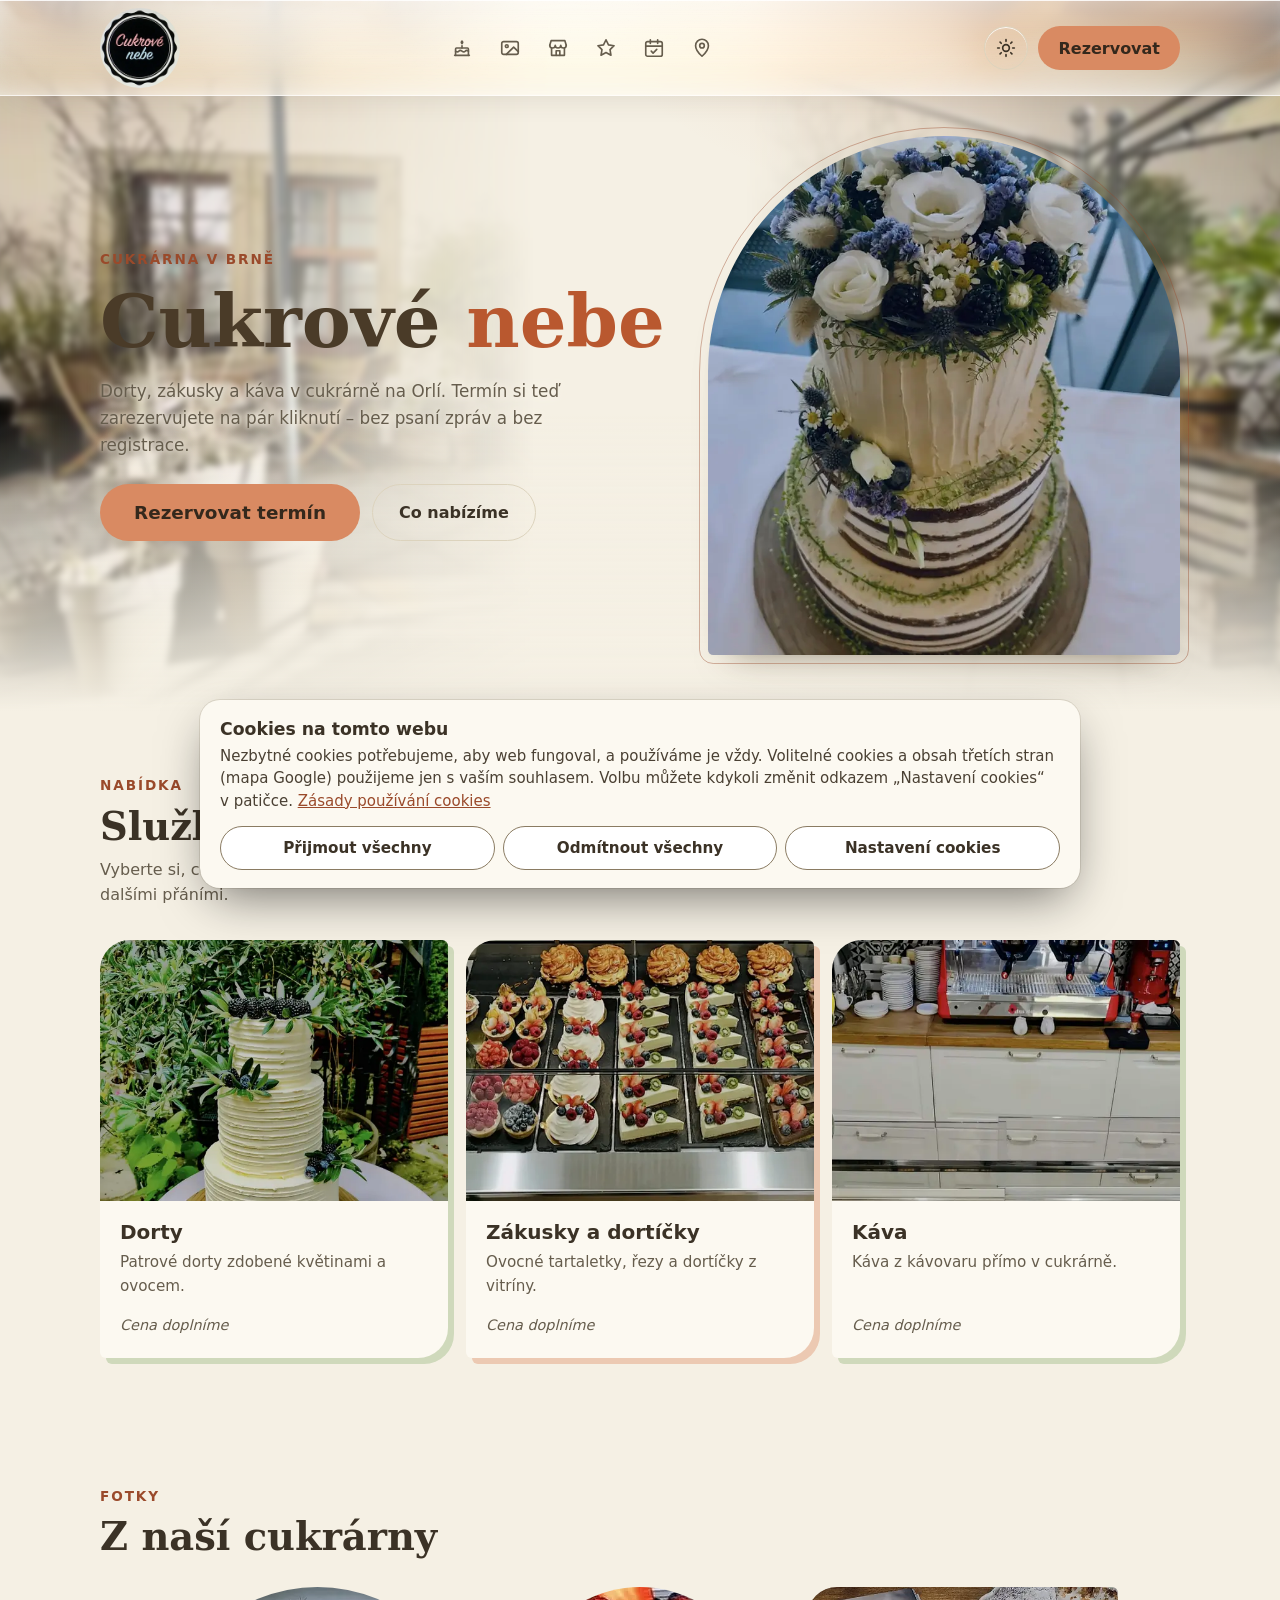
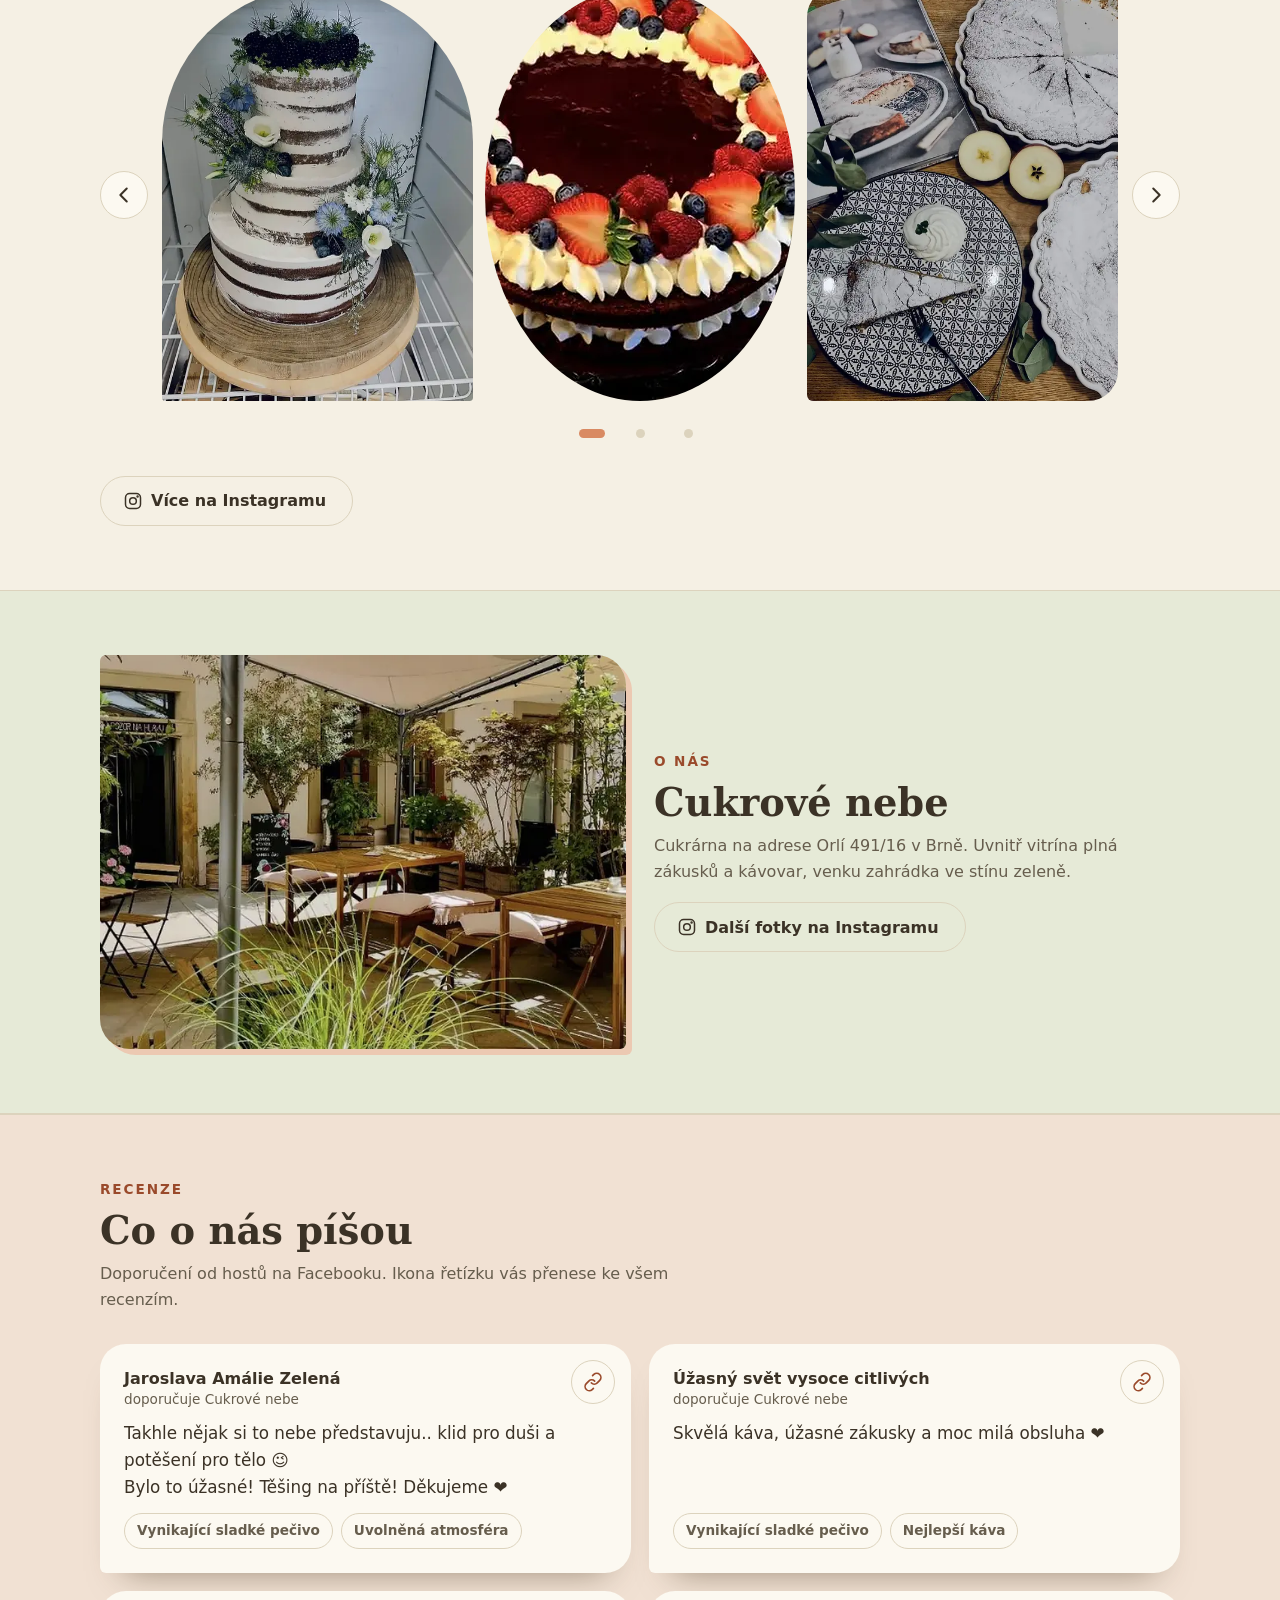
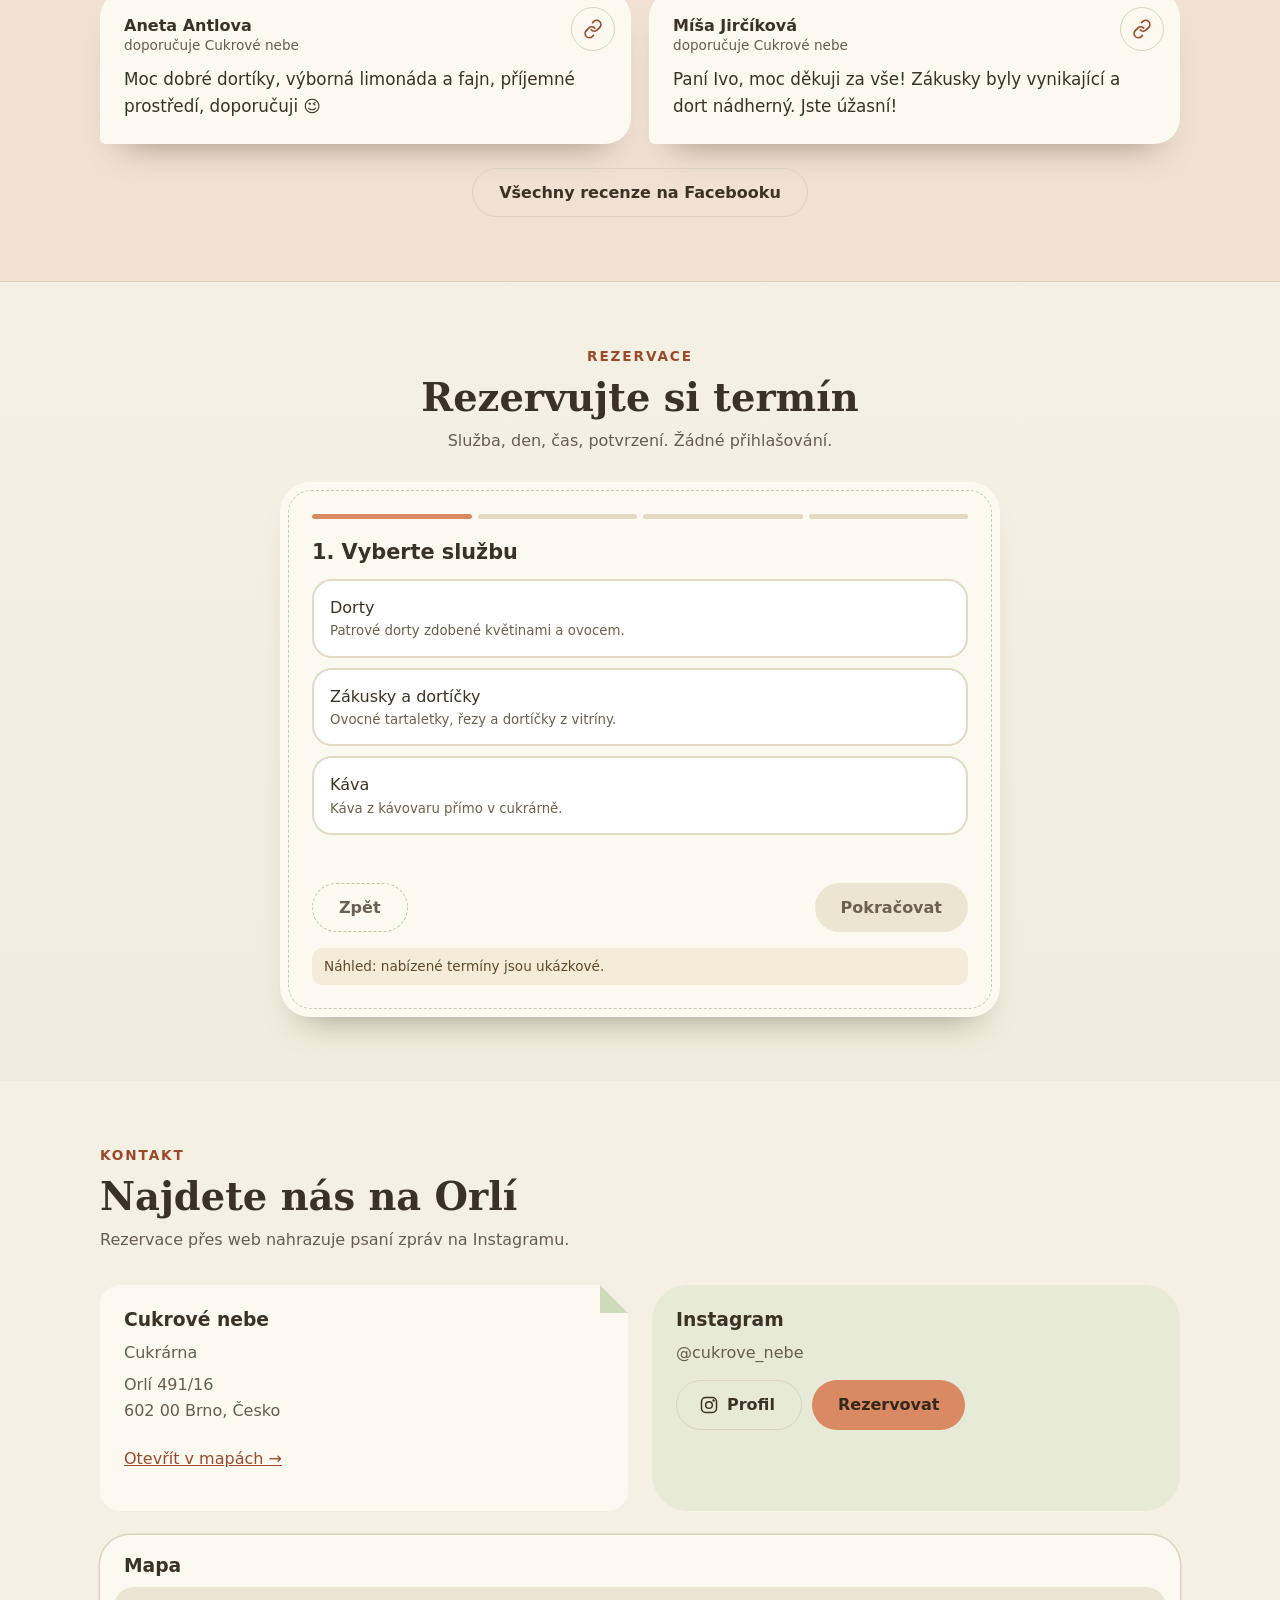
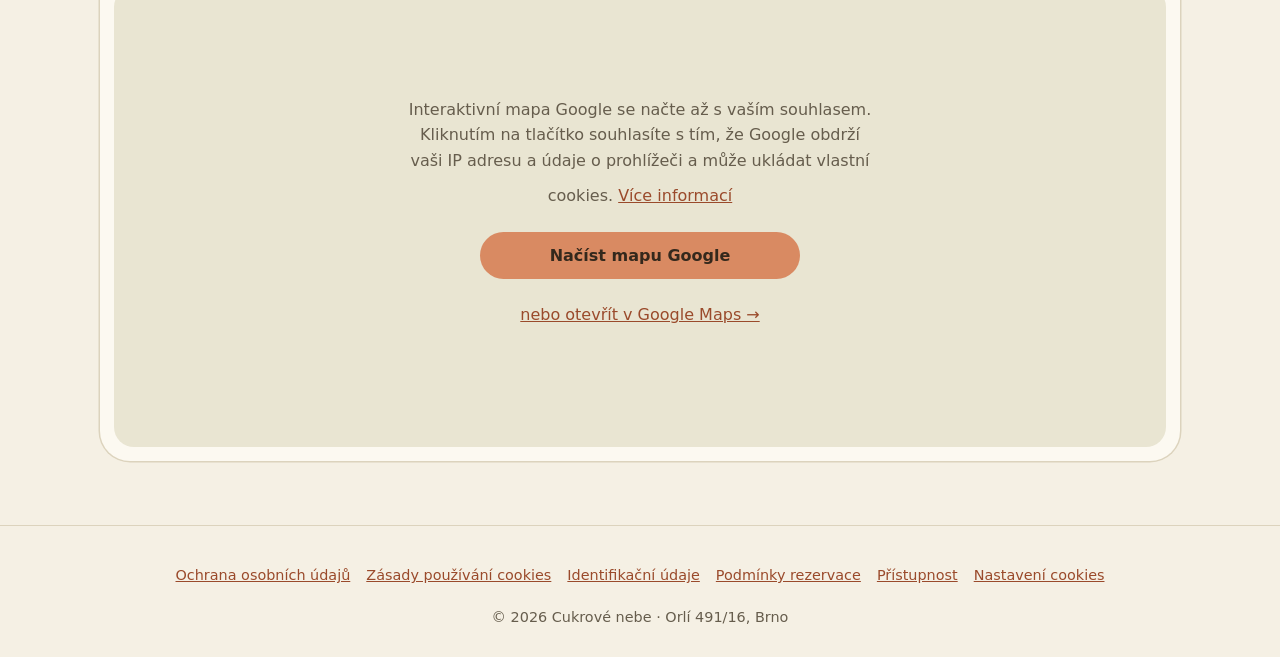
==== commit 48d3b0cc: "Add Czech legal pages and real cookie consent - New pages: Zásady ochrany osobních údajů, Zásady pou" ====
--- a/index.html
+++ b/index.html
@@ -6,15 +6,18 @@
 <title>Cukrové nebe – cukrárna Brno</title>
 <meta name="description" content="Cukrové nebe – cukrárna, Orlí 491/16, Brno. Dorty, zákusky a káva. Rezervujte si termín online.">
 <meta name="theme-color" content="#262820">
-<script>(function(){
+<script>/* theme before first paint (saved choice, else system setting) + enables scroll-reveal motion */
+(function(){
   var t=null;try{var m=document.cookie.match(/(?:^|; )cn_theme=(light|dark)/);t=m&&m[1]}catch(e){}
   if(!t)t=window.matchMedia&&matchMedia("(prefers-color-scheme: light)").matches?"light":"dark";
   var d=document.documentElement;d.setAttribute("data-theme",t);
   if("IntersectionObserver"in window&&!(window.matchMedia&&matchMedia("(prefers-reduced-motion: reduce)").matches)){
     d.classList.add("anim");setTimeout(function(){if(!d.hasAttribute("data-ready"))d.classList.remove("anim")},3000);
   }
-})();</script>
+})();
+</script>
 <style>
+/* design tokens shared by every page – Calm Seasons palette (dark = autumn evening) */
 :root{--cream:#fcf9f1;--dark:#3b3226;--ease:cubic-bezier(.22,1,.36,1);
 --script:"DejaVu Serif",Georgia,"Times New Roman",serif;--sans:"DejaVu Sans",Verdana,system-ui,-apple-system,"Segoe UI",Roboto,Arial,sans-serif;
 --r-arch:999px 999px 22px 22px;--r-leaf:30px 6px 30px 6px;--r-leaf2:6px 30px 6px 30px;--r-bubble:26px 26px 26px 6px;--r-soft:20px;
@@ -32,6 +35,7 @@
  --tint-sage:#cfd9bb;--tint-clay:#ecc9b2;--ring:rgba(154,74,43,.4);--shadow:70,55,30;--h1span:#b9582f;
  --hero-bg:radial-gradient(900px 440px at 88% -5%,rgba(217,138,98,.24),transparent 62%),radial-gradient(760px 420px at 0 105%,rgba(127,148,103,.26),transparent 60%);
  --book-bg:linear-gradient(180deg,#f5f0e4,#e2e7cf 300%)}
+
 
 *{box-sizing:border-box;margin:0}
 html{scroll-behavior:smooth;scroll-padding-top:104px;overflow-x:clip}
@@ -275,17 +279,14 @@
 
 footer{border-top:1px solid var(--line);padding:28px 0;color:var(--mute);font-size:.9rem;text-align:center}
 .legalnav{display:flex;flex-wrap:wrap;justify-content:center;gap:0 16px;margin:0 0 8px}
+.footbtn{display:inline-flex;align-items:center;min-height:44px;font:inherit;color:var(--accent);background:none;border:0;padding:0;text-decoration:underline;cursor:pointer}
+.footbtn:focus-visible{outline:3px solid var(--blue);outline-offset:2px;border-radius:4px}
 
 /* sticky mobile CTA */
 .fab{position:fixed;inset:auto 16px 16px 16px;z-index:15;display:none}
 .fab .btn{width:100%;box-shadow:0 10px 30px rgba(0,0,0,.5)}
 
 /* cookie bar + dialog */
-.cookiebar{position:fixed;left:12px;right:12px;bottom:12px;z-index:30;background:var(--cream);color:var(--dark);border-radius:18px;padding:14px 16px;display:flex;gap:14px;align-items:center;justify-content:space-between;flex-wrap:wrap;box-shadow:0 12px 40px rgba(0,0,0,.5);max-width:760px;margin-inline:auto;font-size:.9rem}
-.cookiebar[hidden]{display:none}
-.cookiebar p{margin:0;flex:1 1 260px}.cookiebar a{color:#9a4a2b}
-.cookiebar .btn{padding:10px 22px}
-.cookiebar:not([hidden])~.fab{bottom:110px}
 dialog{border:0;border-radius:22px;max-width:720px;width:calc(100% - 32px);background:var(--cream);color:var(--dark);max-height:88vh;overflow:auto;padding:18px 20px 20px;margin:auto}
 dialog::backdrop{background:rgba(0,0,0,.6)}
 dialog h2{font-size:1.35rem;margin:6px 0 8px}dialog h3{font-size:1rem;margin:16px 0 6px;font-family:var(--sans)}
@@ -300,7 +301,7 @@
 .ltab th,.ltab td{text-align:left;vertical-align:top;padding:7px 8px;border-bottom:1px solid #e3dac4}
 .ltab th{color:#6a6150;font-weight:600}
 .dlgbtns{display:flex;gap:8px;flex-wrap:wrap;justify-content:flex-end;margin-top:12px}
-dialog .btn.ghost,.cookiebar .btn.ghost{color:var(--dark);border-color:#d6ccb3}
+dialog .btn.ghost{color:var(--dark);border-color:#d6ccb3}
 mark.todo{background:#f3dfa8;color:#5d4a2e;padding:0 5px;border-radius:5px;font-weight:600;font-size:.88em}
 
 /* motion */
@@ -317,7 +318,6 @@
   .ok{animation:stepin .45s var(--ease) both}
   .ok .tick{animation:pop .6s var(--ease) .1s both}
   .err:not(:empty){animation:rise .3s var(--ease) both}
-  .cookiebar:not([hidden]){animation:sheet .5s var(--ease) .6s both}
   dialog[open]{animation:pop2 .28s var(--ease) both}
   dialog[open]::backdrop{animation:fade .28s ease both}
   html.theme-fade,html.theme-fade *,html.theme-fade *::before,html.theme-fade *::after{transition:background-color .4s ease,color .4s ease,border-color .4s ease,fill .4s ease!important}
@@ -418,9 +418,6 @@
   .mapgate .btn{max-width:none;width:auto}
   .boxlink{margin-top:2px}.boxbtns{margin-top:8px}
   footer{padding:16px 0 96px;font-size:.85rem}
-  .cookiebar{left:10px;right:10px;bottom:10px;padding:10px 14px;gap:8px 12px;border-radius:16px;font-size:.84rem;line-height:1.4}
-  .cookiebar .btn{padding:8px 20px}
-  .cookiebar:not([hidden])~.fab{bottom:96px}
   .fab{display:block;opacity:0;visibility:hidden;transform:translate3d(0,140%,0);transition:transform .35s var(--ease),opacity .25s,visibility 0s linear .35s}
   .fab.show{opacity:1;visibility:visible;transform:none;transition:transform .35s var(--ease),opacity .25s,visibility 0s}
   .idl{grid-template-columns:1fr;gap:0}.idl dd{margin-bottom:8px}
@@ -432,9 +429,142 @@
 @media(max-width:430px){.bar .btn{padding:10px 14px;font-size:.92rem}.actions{gap:8px}}
 @media(max-width:380px){.about .btn{white-space:normal}.brand img{width:60px;height:60px}.bar .btn{padding:8px 12px;font-size:.88rem}.actions{gap:6px}.hero .wrap{grid-template-columns:1fr 100px}.hero h1{font-size:2.1rem}}
 @media(prefers-reduced-motion:reduce){*{transition:none!important;animation:none!important;scroll-behavior:auto!important}.btn:hover{transform:none}}
+/* ===================== cookie consent ===================== */
+.cn-sr{position:absolute;width:1px;height:1px;padding:0;margin:-1px;overflow:hidden;clip:rect(0 0 0 0);white-space:nowrap;border:0}
+.cn-banner{position:fixed;left:12px;right:12px;bottom:12px;z-index:60;padding:0;max-width:880px;margin-inline:auto;background:var(--cream);color:var(--dark);
+  border-radius:20px;box-shadow:0 18px 50px -12px rgba(0,0,0,.55),0 0 0 1px rgba(80,64,36,.12);font:15px/1.5 var(--sans)}
+.cn-banner[hidden]{display:none}
+.cn-inner{display:flex;flex-direction:column;gap:14px;padding:18px 20px}
+.cn-banner h2,.cn-dialog h2{font:700 1.08rem/1.3 var(--sans);margin:0 0 4px;color:var(--dark)}
+.cn-banner p{margin:0;color:#4a4033}
+.cn-banner a,.cn-dialog a{color:#9a4a2b}
+.cn-actions{display:flex;flex-wrap:wrap;gap:8px}
+/* all choices look exactly the same: accepting is not easier than refusing */
+.cn-btn{flex:1 1 0;min-width:max-content;min-height:44px;padding:10px 18px;border-radius:999px;border:1.5px solid #8a7b62;background:#fff;color:var(--dark);
+  font:700 .95rem/1.2 var(--sans);cursor:pointer;transition:background-color .2s,border-color .2s,transform .18s var(--ease)}
+.cn-btn:hover{border-color:#9a4a2b;background:#f6e3d6}
+.cn-btn:active{transform:scale(.97)}
+.cn-btn:focus-visible,.cn-x:focus-visible,.cn-switch input:focus-visible+.cn-track{outline:3px solid #4f6f50;outline-offset:2px}
+.cn-banner a:focus-visible,.cn-dialog a:focus-visible{outline:3px solid #4f6f50;outline-offset:2px;border-radius:3px}
+
+.cn-dialog{border:0;border-radius:22px;padding:0;width:calc(100% - 24px);max-width:640px;max-height:90vh;overflow:auto;background:var(--cream);color:var(--dark);font:15px/1.5 var(--sans)}
+.cn-dialog::backdrop{background:rgba(0,0,0,.55)}
+.cn-dialog form{padding:20px 22px 22px}
+.cn-d-head{display:flex;align-items:flex-start;justify-content:space-between;gap:12px}
+.cn-x{flex:none;display:grid;place-items:center;width:44px;height:44px;margin:-8px -8px 0 0;border-radius:50%;border:0;background:transparent;color:var(--dark);cursor:pointer}
+.cn-x:hover{background:#efe6d2}
+.cn-x svg{width:22px;height:22px;fill:none;stroke:currentColor;stroke-width:2;stroke-linecap:round}
+.cn-d-lead{margin:6px 0 14px;color:#4a4033}
+.cn-cats{border:0;margin:0;padding:0;display:grid;gap:10px}
+.cn-cat{display:flex;gap:14px;align-items:flex-start;justify-content:space-between;background:#fff;border:1.5px solid #e3dac4;border-radius:16px;padding:14px 16px}
+.cn-cat h3{font:700 1rem/1.3 var(--sans);margin:0 0 2px}
+.cn-cat p{margin:0;font-size:.9rem;color:#5a5040}
+.cn-cat strong{font-weight:600;color:var(--dark)}
+.cn-switch{flex:none;display:flex;flex-direction:column;align-items:center;gap:4px;cursor:pointer;min-width:72px;padding-top:2px}
+.cn-switch input{position:absolute;opacity:0;width:52px;height:30px;margin:0;cursor:pointer}
+.cn-track{position:relative;display:block;width:52px;height:30px;border-radius:999px;background:#cfc5ad;transition:background-color .2s}
+.cn-track::after{content:"";position:absolute;top:3px;left:3px;width:24px;height:24px;border-radius:50%;background:#fff;box-shadow:0 1px 3px rgba(0,0,0,.3);transition:transform .25s var(--ease)}
+.cn-switch input:checked+.cn-track{background:#4f6f50}
+.cn-switch input:checked+.cn-track::after{transform:translateX(22px)}
+.cn-switch input:disabled{cursor:not-allowed}
+.cn-switch input:disabled+.cn-track{background:#7d8f6e;opacity:.75}
+.cn-state{font-size:.75rem;font-weight:600;color:#5a5040;white-space:nowrap}
+.cn-onoff::after{content:"Vypnuto"}
+.cn-switch input:checked~.cn-onoff::after{content:"Zapnuto"}
+.cn-d-actions{display:flex;flex-wrap:wrap;gap:8px;margin-top:16px}
+
+/* the floating "book" button must not cover the banner */
+html.cn-open .fab{display:none!important}
+
+@media (max-width:640px){
+  .cn-banner{left:8px;right:8px;bottom:8px;border-radius:18px;font-size:14px}
+  .cn-inner{padding:14px 14px 12px;gap:10px}
+  .cn-actions{flex-direction:column}
+  .cn-btn{width:100%}
+  .cn-dialog form{padding:16px 14px 16px}
+  .cn-cat{padding:12px}
+  .cn-d-actions{flex-direction:column}
+}
+@media (prefers-reduced-motion:no-preference){
+  .cn-banner:not([hidden]){animation:cn-up .45s var(--ease) both}
+  .cn-dialog[open]{animation:cn-pop .25s var(--ease) both}
+}
+@keyframes cn-up{from{opacity:0;transform:translate3d(0,24px,0)}to{opacity:1;transform:none}}
+@keyframes cn-pop{from{opacity:0;transform:translate3d(0,10px,0) scale(.98)}to{opacity:1;transform:none}}
+
 </style>
 </head>
 <body>
+<!-- cookie consent: banner (first in the page so keyboard users reach it first), preferences dialog, live status -->
+<section class="cn-banner" id="cn-banner" aria-labelledby="cn-title" aria-describedby="cn-desc" hidden>
+  <div class="cn-inner">
+    <div class="cn-text">
+      <h2 id="cn-title">Cookies na tomto webu</h2>
+      <p id="cn-desc">Nezbytné cookies potřebujeme, aby web fungoval, a používáme je vždy. Volitelné cookies a obsah třetích stran (mapa Google) použijeme jen s&nbsp;vaším souhlasem. Volbu můžete kdykoli změnit odkazem „Nastavení cookies“ v&nbsp;patičce. <a href="zasady-cookies.html">Zásady používání cookies</a></p>
+    </div>
+    <div class="cn-actions">
+      <button type="button" class="cn-btn" data-cn="accept">Přijmout všechny</button>
+      <button type="button" class="cn-btn" data-cn="reject">Odmítnout všechny</button>
+      <button type="button" class="cn-btn" data-cn="settings" aria-haspopup="dialog">Nastavení cookies</button>
+    </div>
+  </div>
+</section>
+
+<dialog class="cn-dialog" id="cn-dialog" aria-labelledby="cn-d-title">
+  <form id="cn-form" method="dialog">
+    <div class="cn-d-head">
+      <h2 id="cn-d-title">Nastavení cookies</h2>
+      <button type="button" class="cn-x" data-cn="close" aria-label="Zavřít nastavení cookies">
+        <svg viewBox="0 0 24 24" aria-hidden="true" focusable="false"><path d="M6 6l12 12M18 6L6 18"/></svg>
+      </button>
+    </div>
+    <p class="cn-d-lead">Vyberte, s čím souhlasíte. Volitelné kategorie jsou ve výchozím stavu vypnuté. Souhlas můžete kdykoli odvolat stejně snadno, jako jste jej udělili. Podrobnosti najdete v&nbsp;<a href="zasady-cookies.html">Zásadách používání cookies</a>.</p>
+
+    <fieldset class="cn-cats">
+      <legend class="cn-sr">Kategorie cookies</legend>
+
+      <div class="cn-cat">
+        <div class="cn-cat-text">
+          <h3 id="cn-l-nec">Nezbytné</h3>
+          <p id="cn-d-nec">Zajišťují základní fungování webu a uložení vaší volby cookies a vzhledu (světlý / tmavý režim). Bez nich web nefunguje správně, proto je nelze vypnout.</p>
+        </div>
+        <label class="cn-switch"><input type="checkbox" checked disabled aria-labelledby="cn-l-nec" aria-describedby="cn-d-nec"><span class="cn-track" aria-hidden="true"></span><span class="cn-state">Vždy aktivní</span></label>
+      </div>
+
+      <div class="cn-cat">
+        <div class="cn-cat-text">
+          <h3 id="cn-l-an">Analytické</h3>
+          <p id="cn-d-an">Pomáhají měřit návštěvnost a zlepšovat web. <strong>Web v současnosti žádné analytické nástroje nepoužívá.</strong></p>
+        </div>
+        <label class="cn-switch"><input type="checkbox" name="analytics" aria-labelledby="cn-l-an" aria-describedby="cn-d-an"><span class="cn-track" aria-hidden="true"></span><span class="cn-state cn-onoff"></span></label>
+      </div>
+
+      <div class="cn-cat">
+        <div class="cn-cat-text">
+          <h3 id="cn-l-mk">Marketingové</h3>
+          <p id="cn-d-mk">Slouží k zobrazování a měření reklamy. <strong>Web v současnosti žádné marketingové nástroje nepoužívá.</strong></p>
+        </div>
+        <label class="cn-switch"><input type="checkbox" name="marketing" aria-labelledby="cn-l-mk" aria-describedby="cn-d-mk"><span class="cn-track" aria-hidden="true"></span><span class="cn-state cn-onoff"></span></label>
+      </div>
+
+      <div class="cn-cat">
+        <div class="cn-cat-text">
+          <h3 id="cn-l-map">Obsah třetích stran – mapa Google</h3>
+          <p id="cn-d-map">Načte interaktivní mapu Google v&nbsp;sekci Kontakt. Google přitom získá vaši IP adresu a údaje o prohlížeči a může ukládat vlastní cookies.</p>
+        </div>
+        <label class="cn-switch"><input type="checkbox" name="maps" aria-labelledby="cn-l-map" aria-describedby="cn-d-map"><span class="cn-track" aria-hidden="true"></span><span class="cn-state cn-onoff"></span></label>
+      </div>
+    </fieldset>
+
+    <div class="cn-d-actions">
+      <button type="button" class="cn-btn" data-cn="reject">Odmítnout všechny</button>
+      <button type="button" class="cn-btn" data-cn="save">Uložit výběr</button>
+      <button type="button" class="cn-btn" data-cn="accept">Přijmout všechny</button>
+    </div>
+  </form>
+</dialog>
+<p class="cn-sr" id="cn-status" role="status" aria-live="polite"></p>
+
 
 <header>
   <div class="wrap bar">
@@ -546,23 +676,235 @@
 <footer>
   <div class="wrap">
     <nav class="legalnav" aria-label="Právní informace">
-      <a href="#pravni-osobni" data-legal="osobni">Osobní údaje</a>
-      <a href="#pravni-cookies" data-legal="cookies">Cookies</a>
-      <a href="#pravni-podminky" data-legal="podminky">Podmínky a reklamace</a>
-      <a href="#pravni-provozovatel" data-legal="provozovatel">Provozovatel</a>
-      <a href="#pravni-pristupnost" data-legal="pristupnost">Přístupnost</a>
+      <a href="ochrana-osobnich-udaju.html">Ochrana osobních údajů</a>
+      <a href="zasady-cookies.html">Zásady používání cookies</a>
+      <a href="identifikacni-udaje.html">Identifikační údaje</a>
+      <a href="index.html#pravni-podminky" data-legal="podminky">Podmínky rezervace</a>
+      <a href="index.html#pravni-pristupnost" data-legal="pristupnost">Přístupnost</a>
+      <button type="button" class="footbtn" data-cn-open aria-haspopup="dialog">Nastavení cookies</button>
     </nav>
     <p id="copy"></p>
   </div>
 </footer>
 
-<div class="cookiebar" id="cookiebar" role="region" aria-label="Cookies" hidden>
-  <p>Web používá jen <b>nezbytné cookies</b> (uložení vašich voleb). Žádnou analytiku ani reklamu nepoužíváme. Mapa Google se načte, až když o to požádáte. <a href="#pravni-cookies" data-legal="cookies">Podrobnosti</a></p>
-  <button class="btn" type="button" id="cookieOk">Rozumím</button>
-</div>
 <div class="fab" id="fab"><a class="btn big" href="#rezervace">Rezervovat termín</a></div>
 <dialog class="legal" id="legal" aria-labelledby="pTitle"><div class="ltabs" role="tablist" aria-label="Právní informace" id="ltabs"></div><div role="tabpanel" id="lbody"></div><div class="dlgbtns"><button class="btn" type="button" id="lclose">Zavřít</button></div></dialog>
 
+<script>/* =====================================================================
+   Cookie consent – Cukrové nebe
+   Consent under § 89 odst. 3 zák. č. 127/2005 Sb. and čl. 4 bod 11, čl. 7 GDPR.
+
+   - Nothing optional runs before a valid choice: optional scripts are written as a script element
+     with type="text/plain", data-consent="analytics|marketing" and data-cookies="_ga,_ga_*"
+     (their cookie names, so they can be deleted on withdrawal); this module executes them only
+     after the matching category is granted. (No closing script tag in this comment: the file is
+     inlined into an HTML script element.)
+   - Categories: necessary (always on), analytics, marketing, maps (Google Maps embed).
+     Optional categories are never pre-selected.
+   - The choice + timestamp + version are stored in the first-party cookie "cn_consent"
+     (mirrored to localStorage so it also works where cookies are blocked, e.g. file://).
+   - Raise CONSENT_VERSION whenever a new tool or purpose is added: everyone is asked again.
+   - Public API: window.CNConsent.{get, has, update, open, onChange}
+   ===================================================================== */
+(function () {
+  "use strict";
+
+  var KEY = "cn_consent";
+  var CONSENT_VERSION = 1;
+  var MAX_AGE_DAYS = 180;                       // how long a choice is kept before asking again
+  var OPTIONAL = ["analytics", "marketing", "maps"];
+  var LEGACY_COOKIES = ["cn_maps"];             // replaced by the "maps" category
+
+  var state = null;
+  var listeners = [];
+  var lastFocus = null;
+
+  /* ---------- storage ---------- */
+  function readCookie(name) {
+    try {
+      var m = document.cookie.match(new RegExp("(?:^|; )" + name + "=([^;]*)"));
+      return m ? decodeURIComponent(m[1]) : null;
+    } catch (e) { return null; }
+  }
+  function parse(raw) {
+    if (!raw) return null;
+    try {
+      var s = JSON.parse(raw);
+      if (!s || s.v !== CONSENT_VERSION || typeof s.ts !== "string") return null;
+      var age = Date.now() - Date.parse(s.ts);
+      if (!(age >= 0) || age > MAX_AGE_DAYS * 864e5) return null;   // expired or invalid → ask again
+      var clean = { v: s.v, ts: s.ts, necessary: true };
+      OPTIONAL.forEach(function (c) { clean[c] = s[c] === true; });
+      return clean;
+    } catch (e) { return null; }
+  }
+  /* the cookie is the record; localStorage is used only where cookies cannot be written
+     (so clearing cookies in the browser also clears the consent) */
+  var cookiesWork = (function () {
+    try {
+      document.cookie = "cn_t=1; path=/; SameSite=Lax";
+      var ok = document.cookie.indexOf("cn_t=1") > -1;
+      document.cookie = "cn_t=; max-age=0; path=/";
+      return ok;
+    } catch (e) { return false; }
+  })();
+  function load() {
+    if (cookiesWork) {
+      try { localStorage.removeItem(KEY); } catch (e) {}
+      return parse(readCookie(KEY));
+    }
+    try { return parse(localStorage.getItem(KEY)); } catch (e) { return null; }
+  }
+  function persist(s) {
+    var raw = JSON.stringify(s);
+    if (cookiesWork) {
+      document.cookie = KEY + "=" + encodeURIComponent(raw) + "; max-age=" + MAX_AGE_DAYS * 86400 +
+        "; path=/; SameSite=Lax" + (location.protocol === "https:" ? "; Secure" : "");
+    } else {
+      try { localStorage.setItem(KEY, raw); } catch (e) {}
+    }
+  }
+
+  /* delete first-party cookies by name; a trailing * matches a prefix (e.g. "_ga_*") */
+  function deleteCookies(patterns) {
+    if (!patterns.length) return;
+    var names = [];
+    try { names = document.cookie.split("; ").map(function (c) { return c.split("=")[0]; }); } catch (e) { return; }
+    var host = location.hostname, domains = ["", host];
+    var parts = host.split(".");
+    for (var i = 1; i < parts.length - 1; i++) domains.push("." + parts.slice(i).join("."));
+    names.forEach(function (n) {
+      var hit = patterns.some(function (p) { return p.slice(-1) === "*" ? n.indexOf(p.slice(0, -1)) === 0 : n === p; });
+      if (!hit) return;
+      domains.forEach(function (d) {
+        document.cookie = n + "=; max-age=0; path=/" + (d ? "; domain=" + d : "");
+      });
+    });
+  }
+
+  /* ---------- gated scripts ---------- */
+  function gated() { return Array.prototype.slice.call(document.querySelectorAll('script[type="text/plain"][data-consent]')); }
+  function activateScripts() {
+    gated().forEach(function (s) {
+      if (s.hasAttribute("data-cn-done") || !has(s.getAttribute("data-consent"))) return;
+      var n = document.createElement("script");
+      Array.prototype.forEach.call(s.attributes, function (a) {
+        if (a.name !== "type" && a.name !== "data-consent" && a.name !== "data-cookies") n.setAttribute(a.name, a.value);
+      });
+      if (!s.src) n.text = s.text;
+      s.setAttribute("data-cn-done", "");
+      s.parentNode.insertBefore(n, s.nextSibling);
+    });
+  }
+  function cookiesOf(category) {
+    var list = [];
+    gated().forEach(function (s) {
+      if (s.getAttribute("data-consent") === category && s.getAttribute("data-cookies"))
+        list = list.concat(s.getAttribute("data-cookies").split(",").map(function (x) { return x.trim(); }).filter(Boolean));
+    });
+    return list;
+  }
+
+  /* ---------- public helpers ---------- */
+  function has(category) {
+    if (category === "necessary") return true;
+    return !!(state && state[category] === true);
+  }
+  function get() { return state ? JSON.parse(JSON.stringify(state)) : null; }
+  function onChange(fn) { listeners.push(fn); }
+
+  function save(choice) {
+    var prev = state;
+    var next = { v: CONSENT_VERSION, ts: new Date().toISOString(), necessary: true };
+    OPTIONAL.forEach(function (c) { next[c] = choice[c] === true; });
+    state = next;
+    persist(next);
+    hideBanner();
+    announce("Nastavení cookies bylo uloženo.");
+
+    // withdrawn categories: remove their cookies; scripts that already ran can only be stopped by a reload
+    var revoked = OPTIONAL.filter(function (c) { return prev && prev[c] && !next[c]; });
+    var needsReload = false;
+    revoked.forEach(function (c) {
+      deleteCookies(cookiesOf(c));
+      if (gated().some(function (s) { return s.getAttribute("data-consent") === c && s.hasAttribute("data-cn-done"); })) needsReload = true;
+    });
+    listeners.forEach(function (fn) { try { fn(get()); } catch (e) {} });
+    try { document.dispatchEvent(new CustomEvent("cn:change", { detail: get() })); } catch (e) {}
+    if (needsReload) { location.reload(); return; }
+    activateScripts();
+  }
+  function update(partial) {
+    var choice = {};
+    OPTIONAL.forEach(function (c) { choice[c] = has(c); });
+    Object.keys(partial || {}).forEach(function (k) { if (OPTIONAL.indexOf(k) > -1) choice[k] = partial[k] === true; });
+    save(choice);
+  }
+  function all(value) { var c = {}; OPTIONAL.forEach(function (k) { c[k] = value; }); return c; }
+
+  /* ---------- UI ---------- */
+  var banner, dialog, form, status;
+  function announce(msg) { if (status) { status.textContent = ""; setTimeout(function () { status.textContent = msg; }, 50); } }
+  function showBanner() {
+    if (!banner) return;
+    banner.hidden = false;
+    document.documentElement.classList.add("cn-open");
+  }
+  function hideBanner() {
+    if (!banner) return;
+    banner.hidden = true;
+    document.documentElement.classList.remove("cn-open");
+  }
+  function open(opener) {
+    if (!dialog) return;
+    lastFocus = opener || document.activeElement;
+    OPTIONAL.forEach(function (c) { var i = form.elements[c]; if (i) i.checked = has(c); });
+    if (dialog.showModal) { if (!dialog.open) dialog.showModal(); } else dialog.setAttribute("open", "");
+  }
+  function close() {
+    if (dialog && dialog.open) dialog.close ? dialog.close() : dialog.removeAttribute("open");
+  }
+
+  function init() {
+    banner = document.getElementById("cn-banner");
+    dialog = document.getElementById("cn-dialog");
+    form = document.getElementById("cn-form");
+    status = document.getElementById("cn-status");
+
+    deleteCookies(LEGACY_COOKIES);
+    if (state) activateScripts(); else showBanner();
+
+    document.addEventListener("click", function (e) {
+      var t = e.target.closest && e.target.closest("[data-cn], [data-cn-open]");
+      if (!t) return;
+      if (t.hasAttribute("data-cn-open")) { e.preventDefault(); open(t); return; }
+      var a = t.getAttribute("data-cn");
+      if (a === "accept") { save(all(true)); close(); }
+      else if (a === "reject") { save(all(false)); close(); }
+      else if (a === "settings") open(t);
+      else if (a === "save") {
+        var c = {}; OPTIONAL.forEach(function (k) { c[k] = !!(form.elements[k] && form.elements[k].checked); });
+        save(c); close();
+      }
+      else if (a === "close") close();
+    });
+    if (dialog) dialog.addEventListener("close", function () {
+      var back = lastFocus && document.contains(lastFocus) && lastFocus.offsetParent !== null ? lastFocus : null;
+      if (!back && banner && !banner.hidden) back = banner.querySelector("button");
+      if (back) back.focus();
+    });
+    // a choice made in another tab of the same site
+    addEventListener("storage", function (e) { if (e.key === KEY) { state = load(); if (state) { hideBanner(); activateScripts(); } } });
+  }
+
+  state = load();
+  window.CNConsent = { get: get, has: has, update: update, open: open, onChange: onChange };
+  if (document.readyState === "loading") document.addEventListener("DOMContentLoaded", init); else init();
+})();
+</script>
+<!-- Volitelné skripty (analytika, reklama) vkládejte VÝHRADNĚ takto – spustí se až po souhlasu dané kategorie:
+<script type="text/plain" data-consent="analytics" data-cookies="_ga,_ga_*" src="https://…"></script>
+     a zároveň je popište v src/pages/zasady-cookies.html a zvyšte CONSENT_VERSION v src/partials/consent.js. -->
 <script>
 /* =====================================================================
    NASTAVENÍ – jediné místo, které je potřeba před spuštěním upravit.
@@ -572,7 +914,7 @@
   demo: true,
   // Kam se rezervace odešlou (POST JSON) – např. Formspree, Make, Zapier, vlastní server.
   // Prázdné = rezervace se po potvrzení zkopíruje a otevře se zpráva na Instagramu.
-  bookingEndpoint: "",
+  bookingEndpoint: "",   // nastavuje se v src/site.json
   // Volitelné: URL pro zrušení rezervace (POST {id, token}). Prázdné = tlačítko „Zrušit“ se nezobrazí.
   cancelEndpoint: "",
   instagram: "cukrove_nebe",
@@ -594,10 +936,9 @@
     {author:"Aneta Antlova", text:"Moc dobré dortíky, výborná limonáda a fajn, příjemné prostředí, doporučuji 😉", tags:[]},
     {author:"Míša Jirčíková", text:"Paní Ivo, moc děkuji za vše! Zákusky byly vynikající a dort nádherný. Jste úžasní!", tags:[]}
   ],
-  // Údaje pro právní stránky. Prázdné = na webu „doplní provozovatel“. Doplňte před ostrým spuštěním.
-  operator: {name:"", seat:"", ico:"", dic:"", vatPayer:null, registration:"", address:"", email:"", phone:""},
-  privacy:  {controller:"", retention:"", retentionDays:null, processors:""},
-  terms:    {pricing:"", payment:"", cancellation:"", allergens:""}
+  // Údaje provozovatele a podmínek – vyplňují se v src/site.json (sdílí je i právní stránky).
+  operator: {"name": "", "legalForm": "", "seat": "", "ico": "", "dic": "", "registration": "", "email": "", "phone": "", "dataBox": "", "supervision": ""},
+  terms: {"pricing": "", "payment": "", "cancellation": "", "allergens": ""}
 };
 /* ===================================================================== */
 
@@ -610,7 +951,6 @@
 
 /* cookies (with in-memory fallback, e.g. when opened as a local file) */
 const mem = {};
-function getC(n){ try{ const m = document.cookie.match(new RegExp("(?:^|; )"+n+"=([^;]*)")); if(m) return m[1]; }catch(e){} return mem[n] || null; }
 function setC(n,v,days){ mem[n] = days ? v : null; try{ document.cookie = `${n}=${v}; max-age=${days*86400}; path=/; SameSite=Lax` + (location.protocol==="https:"?"; Secure":""); }catch(e){} }
 
 /* favicon from header logo (keeps the image in the file only once) */
@@ -720,7 +1060,7 @@
         <label for="c">Telefon nebo e-mail</label><input id="c" name="contact" autocomplete="email" maxlength="120" required value="${esc(f.contact)}">
         <label for="m">Poznámka (nepovinné)</label><textarea id="m" name="note" rows="3" maxlength="500">${esc(f.note)}</textarea>
         <div class="hp" aria-hidden="true"><label>Web<input name="website" tabindex="-1" autocomplete="off" value="${esc(f.website)}"></label></div>
-        <label class="chk"><input type="checkbox" name="consent" ${f.consent?"checked":""}><span>Seznámil/a jsem se s <a href="#pravni-podminky" data-legal="podminky">podmínkami rezervace</a> a <a href="#pravni-osobni" data-legal="osobni">zásadami zpracování osobních údajů</a>. Jméno a kontakt použijeme jen k vyřízení rezervace.</span></label>
+        <label class="chk"><input type="checkbox" name="consent" ${f.consent?"checked":""}><span>Seznámil/a jsem se s <a href="#pravni-podminky" data-legal="podminky">podmínkami rezervace</a> a <a href="ochrana-osobnich-udaju.html" target="_blank" rel="noopener">zásadami ochrany osobních údajů<span class="cn-sr"> (otevře se v novém okně)</span></a>. Jméno a kontakt použijeme jen k vyřízení rezervace.</span></label>
       </form>`; }
     P.innerHTML = `<div class="steps" role="progressbar" aria-label="Krok rezervace" aria-valuemin="1" aria-valuemax="4" aria-valuenow="${s+1}" aria-valuetext="Krok ${s+1} ze 4">${[0,1,2,3].map(i => `<i class="${i<=s?"on":""}"></i>`).join("")}</div>
       <div class="stepin">${body}</div>${errBox()}
@@ -786,66 +1126,30 @@
 /* ===================== map (loads only after consent) ===================== */
 const MAP_EMBED = "https://maps.google.com/maps?q=" + encodeURIComponent(CONFIG.address) + "&hl=cs&z=17&output=embed";
 function renderMap(){
-  const on = getC("cn_maps") === "1";
+  const on = window.CNConsent && CNConsent.has("maps");
   $("#map").innerHTML = on
     ? `<div class="mapframe"><iframe src="${MAP_EMBED}" title="Mapa: Cukrové nebe, Orlí 491/16, Brno" loading="lazy" allowfullscreen referrerpolicy="no-referrer-when-downgrade" sandbox="allow-scripts allow-same-origin allow-popups allow-popups-to-escape-sandbox"></iframe></div>
        <p class="mapnote">Mapa se nezobrazuje? <a href="${MAPS}" target="_blank" rel="noopener noreferrer">Otevřít v Google Maps →</a></p>
        <button class="linkbtn" type="button" data-map="off">Odvolat souhlas s mapou Google</button>`
-    : `<div class="mapframe"><div class="mapgate"><p>Interaktivní mapa Google se načte až po vašem kliknutí. Kliknutím souhlasíte s tím, že Google obdrží vaši IP adresu a může ukládat vlastní cookies.</p>
+    : `<div class="mapframe"><div class="mapgate"><p>Interaktivní mapa Google se načte až s vaším souhlasem. Kliknutím na tlačítko souhlasíte s tím, že Google obdrží vaši IP adresu a údaje o prohlížeči a může ukládat vlastní cookies. <a href="zasady-cookies.html#treti-strany">Více informací</a></p>
        <button class="btn" type="button" data-map="on">Načíst mapu Google</button><a href="${MAPS}" target="_blank" rel="noopener noreferrer">nebo otevřít v Google Maps →</a></div></div>`;
 }
-function setMap(on){ setC("cn_maps", on ? "1" : "", on ? 180 : 0); renderMap(); if (openDoc === "cookies") renderLegal(); }
+function setMap(on){ if (window.CNConsent) CNConsent.update({maps: on}); }
+document.addEventListener("cn:change", renderMap);   // consent given or withdrawn anywhere (banner, settings, map button)
 document.addEventListener("click", e => { const b = e.target.closest("[data-map]"); if (b) setMap(b.dataset.map === "on"); });
 renderMap();
 
-/* ===================== cookie bar ===================== */
-const bar = $("#cookiebar");
-bar.hidden = getC("cn_consent") === "1";
-$("#cookieOk").onclick = () => { setC("cn_consent","1",180); bar.hidden = true; };
-
 /* ===================== legal dialog ===================== */
-const TABS = [["provozovatel","Provozovatel"],["osobni","Osobní údaje"],["cookies","Cookies"],["podminky","Podmínky"],["pristupnost","Přístupnost"]];
-const UPDATED = "15. 11. 2026";
-const TODO = `<mark class="todo">doplní provozovatel</mark>`;
+const TABS = [["podminky","Podmínky rezervace"],["pristupnost","Přístupnost"]];
+// documents that moved to their own pages (old #pravni-… links keep working)
+const PAGES = {osobni:"ochrana-osobnich-udaju.html", cookies:"zasady-cookies.html", provozovatel:"identifikacni-udaje.html"};
+const UPDATED = "16. 11. 2026";
+const TODO = `<mark class="todo">[DOPLNIT]</mark>`;
 const v = x => x && String(x).trim() ? esc(x) : TODO;
 const ext = (h,t) => `<a href="${h}" target="_blank" rel="noopener noreferrer">${t}</a>`;
 const mail = o => o.email ? `<a href="mailto:${esc(o.email)}">${esc(o.email)}</a>` : TODO;
-const row = (l, cells) => `<tr>${cells.map((c,i) => `<td data-l="${l[i]}">${c}</td>`).join("")}</tr>`;
-const table = (head, rows) => `<table class="ltab"><thead><tr>${head.map(h => `<th>${h}</th>`).join("")}</tr></thead><tbody>${rows.map(r => row(head, r)).join("")}</tbody></table>`;
 
 const DOCS = {
-  provozovatel(){ const o = CONFIG.operator; return `<h2 id="pTitle">Provozovatel webu</h2>
-    <p>Informace podle § 435 občanského zákoníku (zákon č. 89/2012 Sb.), § 1820 občanského zákoníku a zákona č. 480/2004 Sb., o některých službách informační společnosti.</p>
-    <dl class="idl"><dt>Obchodní název</dt><dd>Cukrové nebe</dd><dt>Provozovatel (jméno a příjmení / obchodní firma)</dt><dd>${v(o.name)}</dd>
-    <dt>Sídlo / místo podnikání</dt><dd>${v(o.seat)}</dd><dt>IČO</dt><dd>${v(o.ico)}</dd>
-    <dt>DIČ</dt><dd>${o.dic ? esc(o.dic) : o.vatPayer === false ? "neplátce DPH" : TODO}</dd><dt>Zápis v evidenci</dt><dd>${v(o.registration)}</dd>
-    <dt>Provozovna</dt><dd>${esc(o.address || CONFIG.address)}</dd><dt>E-mail</dt><dd>${mail(o)}</dd>
-    <dt>Telefon</dt><dd>${o.phone ? `<a href="tel:${esc(o.phone.replace(/\s/g,""))}">${esc(o.phone)}</a>` : TODO}</dd></dl>
-    <p>Profily: ${ext(IG,"Instagram @"+CONFIG.instagram)}, ${ext("https://www.facebook.com/cukrovenebe/","Facebook Cukrové nebe")}.</p>
-    <p>Dozor nad dodržováním předpisů na ochranu spotřebitele vykonává ${ext("https://coi.gov.cz/","Česká obchodní inspekce")}.</p>`; },
-  osobni(){ const o = CONFIG.operator, p = CONFIG.privacy; return `<h2 id="pTitle">Zásady zpracování osobních údajů</h2>
-    <p>Informace podle čl. 13 nařízení (EU) 2016/679 (GDPR) a zákona č. 110/2019 Sb., o zpracování osobních údajů. Poslední aktualizace: ${UPDATED}.</p>
-    <h3>1. Správce</h3><p>${v(p.controller || o.name)}${o.ico ? ", IČO " + esc(o.ico) : ""}${o.seat ? ", " + esc(o.seat) : ""}. Kontakt pro záležitosti osobních údajů: ${mail(o)}.</p>
-    <h3>2. Jaké údaje, proč a na jakém základě</h3>
-    ${table(["Účel","Údaje","Právní základ"],[
-      ["Vyřízení rezervace termínu, komunikace o ní, případné zrušení","jméno, e-mail nebo telefon, poznámka, zvolená služba, datum a čas","čl. 6 odst. 1 písm. b) GDPR – opatření před uzavřením smlouvy na žádost zákazníka a její plnění"],
-      ["Doklad o seznámení s těmito zásadami","čas odeslání rezervace","čl. 6 odst. 1 písm. f) – oprávněný zájem prokázat, že jste byli informováni"],
-      ["Případné vymáhání nebo obrana právních nároků","údaje z rezervace","čl. 6 odst. 1 písm. f)"]])}
-    <p>Poskytnutí jména a kontaktu je nezbytné pro vyřízení rezervace; bez nich ji nelze přijmout. Poznámku vyplňujete dobrovolně – nepište do ní zdravotní ani jiné citlivé údaje, které není nutné sdělit (např. u alergií uveďte jen to, co je potřeba pro přípravu objednávky). Automatizované rozhodování ani profilování neprobíhá.</p>
-    <h3>3. Jak dlouho údaje uchováváme</h3><p>${p.retention ? esc(p.retention) : p.retentionDays ? `Rezervace se mažou ${p.retentionDays} dní po termínu.` : "Doba uložení: " + TODO}</p>
-    <h3>4. Komu údaje předáváme</h3><p>Údaje z rezervace nejsou prodávány ani předávány k reklamním účelům. Přístup k nim má provozovatel a zpracovatelé, přes které rezervace přichází (hosting, služba pro příjem formulářů${CONFIG.bookingEndpoint ? "" : ", případně Instagram, pokud rezervaci odešlete zprávou"}): ${v(p.processors)}.</p>
-    <p>Mapa Google se načte až po vašem kliknutí. Tím se vaše IP adresa a údaje o prohlížeči předají společnosti Google, která je zpracovává jako samostatný správce podle ${ext("https://policies.google.com/privacy","svých zásad")}; může jít o předání mimo EU. Bez kliknutí se nepředává nic. Odkazy na Instagram a Facebook vás po kliknutí přesměrují na tyto služby s jejich vlastními zásadami.</p>
-    <h3>5. Vaše práva</h3><p>Máte právo na přístup k údajům, jejich opravu, výmaz, omezení zpracování, námitku proti zpracování založenému na oprávněném zájmu a právo na přenositelnost údajů, pokud se na zpracování vztahuje. O zrušení rezervace nebo výmaz údajů můžete požádat na kontaktu výše. Stížnost můžete podat u dozorového úřadu: ${ext("https://uoou.gov.cz","Úřad pro ochranu osobních údajů")}, Pplk. Sochora 27, 170 00 Praha 7.</p>
-    <h3>6. Bezpečnost</h3><p>Rezervace se přenášejí šifrovaným spojením. V prohlížeči se údaje z rezervace neukládají.</p>`; },
-  cookies(){ const on = getC("cn_maps") === "1"; return `<h2 id="pTitle">Cookies</h2>
-    <p>Podle zákona o elektronických komunikacích je k ukládání informací do vašeho zařízení potřeba souhlas, s výjimkou údajů nezbytných pro provoz služby, kterou jste si vyžádali. Tento web používá jen nezbytné a funkční cookies. <b>Nepoužíváme analytiku, reklamu ani sledování.</b></p>
-    ${table(["Název","Účel","Doba","Souhlas"],[
-      ["cn_consent","Pamatuje si, že jste vzali informaci o cookies na vědomí.","180 dní","nezbytná, bez souhlasu"],
-      ["cn_theme","Pamatuje si volbu světlého nebo tmavého vzhledu. Vzniká jen po přepnutí.","180 dní","vaše volba (zapnutí přepínače)"],
-      ["cn_maps","Pamatuje si, že se má načítat mapa Google. Vzniká jen po kliknutí na „Načíst mapu Google“.","180 dní","váš souhlas (kliknutí)"]])}
-    <p>Po načtení mapy Google (třetí strana) může Google ukládat vlastní cookies a zpracovávat vaši IP adresu – viz ${ext("https://policies.google.com/privacy","zásady Google")}. Mapa se bez vašeho kliknutí nenačte.</p>
-    <p>Souhlas s mapou můžete kdykoli odvolat a cookies smazat také v nastavení prohlížeče. Odvolání je stejně snadné jako udělení.</p>
-    <div class="dlgbtns">${on ? `<button class="btn ghost" type="button" data-map="off">Odvolat souhlas s mapou</button>` : ""}<button class="btn ghost" type="button" id="reopenBar">Zobrazit lištu cookies</button></div>`; },
   podminky(){ const o = CONFIG.operator, t = CONFIG.terms; return `<h2 id="pTitle">Podmínky rezervace, reklamace a spory</h2>
     <p>Poslední aktualizace: ${UPDATED}. Tyto podmínky upravují rezervaci služeb provozovatele (${v(o.name)}) přes tento web a nejsou na újmu zákonným právům spotřebitele.</p>
     <h3>1. Rezervace</h3><p>Rezervací si vyberete službu, den a čas a zadáte jméno a kontakt. Nabízené termíny odpovídají otevírací době. Rezervaci můžete zrušit kontaktem provozovatele.</p>
@@ -874,10 +1178,10 @@
 $("#lclose").onclick = closeLegal;
 dlg.addEventListener("click", e => {
   const t = e.target.closest("[data-tab]"); if (t){ openDoc = t.dataset.tab; renderLegal(); dlg.scrollTop = 0; }
-  if (e.target.id === "reopenBar"){ setC("cn_consent","",0); bar.hidden = false; closeLegal(); }
 });
 document.addEventListener("click", e => { const a = e.target.closest("[data-legal]"); if (a){ e.preventDefault(); openLegal(a.dataset.legal); } });
-const fromHash = () => { const m = /^#pravni-(provozovatel|osobni|cookies|podminky|pristupnost)$/.exec(location.hash); if (m) openLegal(m[1]); };
+const fromHash = () => { const m = /^#pravni-(provozovatel|osobni|cookies|podminky|pristupnost)$/.exec(location.hash); if (!m) return;
+  if (PAGES[m[1]]) location.replace(PAGES[m[1]]); else openLegal(m[1]); };
 addEventListener("hashchange", fromHash); fromHash();
 { const o = CONFIG.operator, id = [o.name, o.ico ? "IČO " + o.ico : ""].filter(Boolean).join(", ");
   $("#copy").textContent = `© ${new Date().getFullYear()} Cukrové nebe · Orlí 491/16, Brno${id ? " · " + id : ""}`; }
